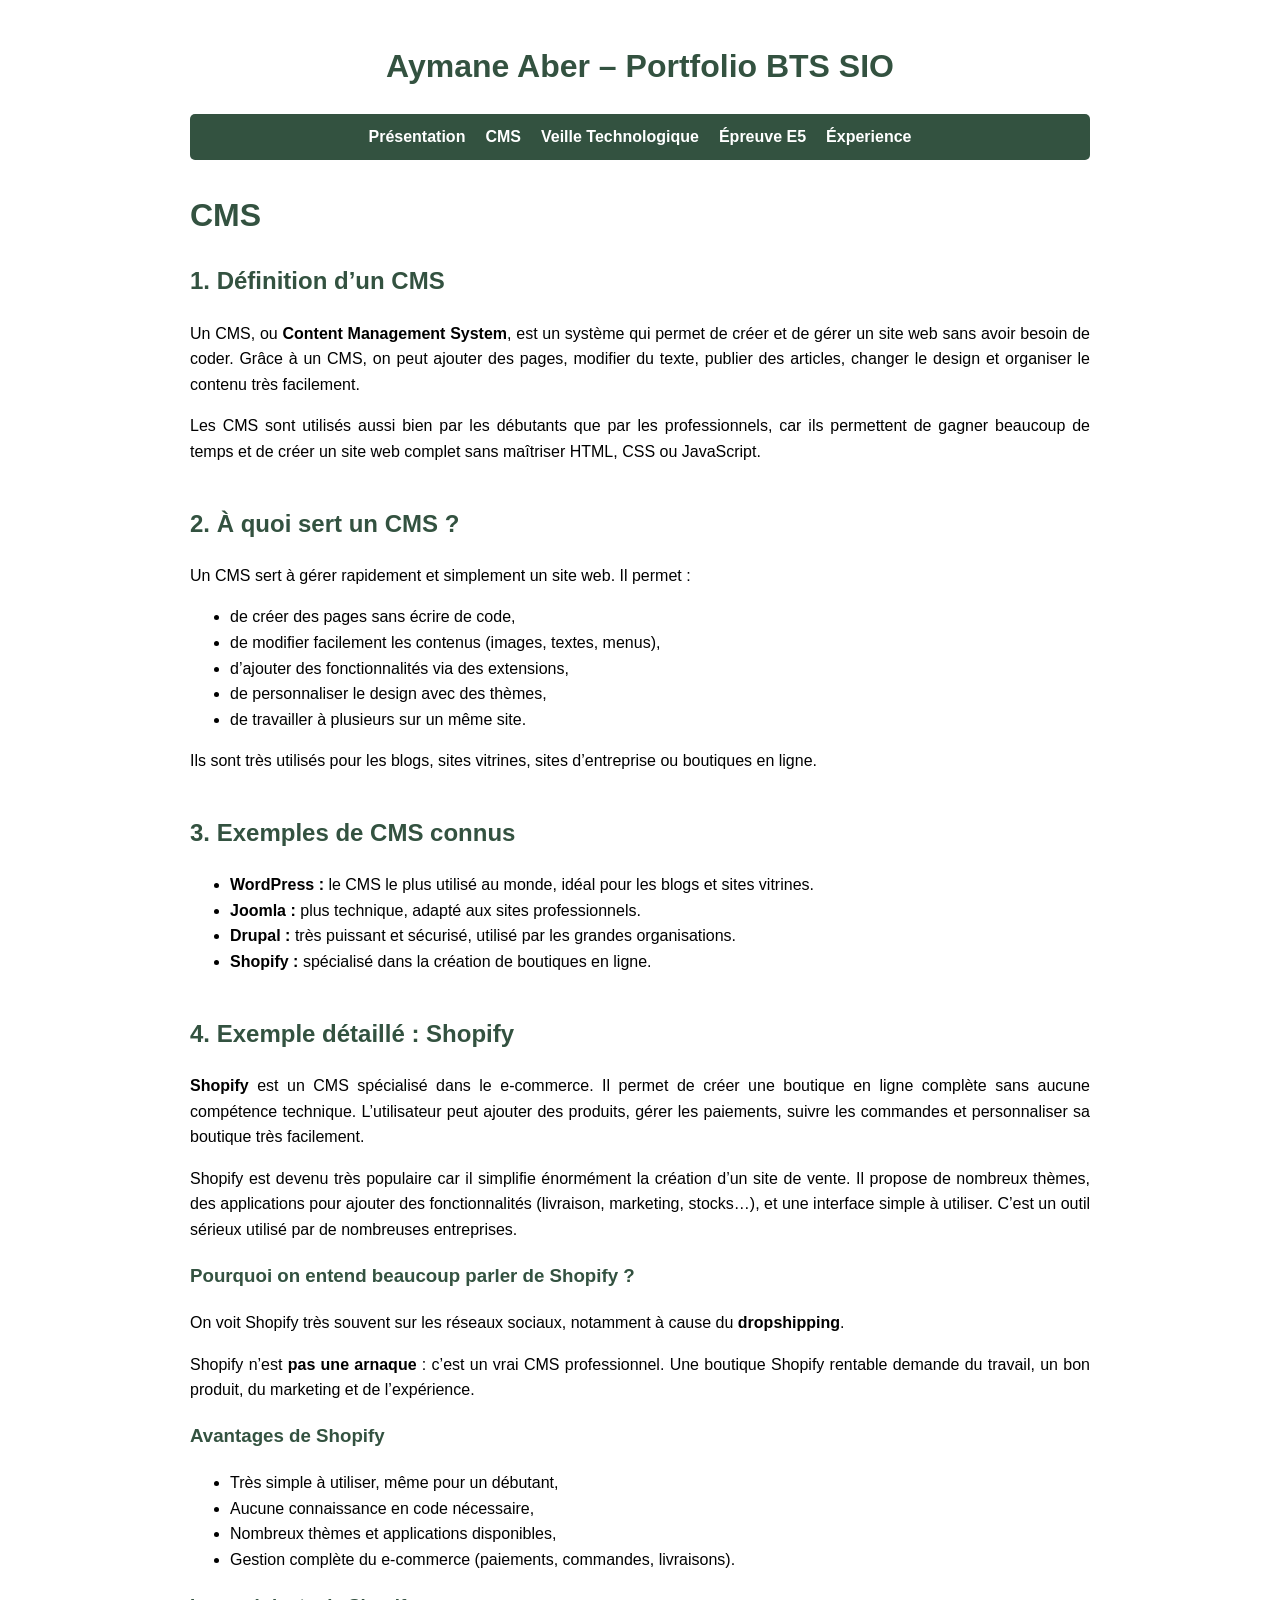
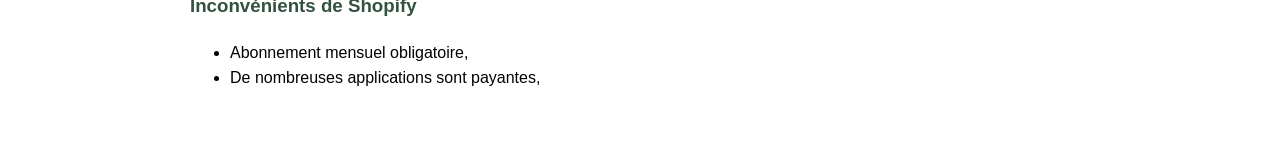
==== cms.html @ e88507b1 "changement" ====
<!DOCTYPE html>
<html lang="fr">
<head>
    <meta charset="UTF-8">
    <title>Nom de la page</title>
    <link rel="stylesheet" href="couleur.css">
</head>
<header>
    <h1 style="color: rgb(51, 82, 64); text-align:center;">
        Aymane Aber – Portfolio BTS SIO
    </h1>
</header>

</html>


<nav>
    <ul>
        <li><a href="index.html">Présentation</a></li>
        <li><a href="cms.html">CMS</a></li>
        <li><a href="veille.html">Veille Technologique</a></li>
        <li><a href="e5.html">Épreuve E5</a></li>
        <li><a href="exp.html">Éxperience</a></li>
        
  
    </ul>
</nav>

<h1 style="color:  rgb(51, 82, 64);" >CMS</h1>

<section>
    <h2 style="color:  rgb(51, 82, 64);" ></h2style>1. Définition d’un CMS</h2>
    <p>
        Un CMS, ou <b>Content Management System</b>, est un système qui permet de créer et de gérer un site web 
        sans avoir besoin de coder. Grâce à un CMS, on peut ajouter des pages, modifier du texte, publier des articles,
        changer le design et organiser le contenu très facilement. 
    </p>
    <p>
        Les CMS sont utilisés aussi bien par les débutants que par les professionnels, car ils permettent de gagner 
        beaucoup de temps et de créer un site web complet sans maîtriser HTML, CSS ou JavaScript.
    </p>
</section>

<section>
    <h2 style="color:  rgb(51, 82, 64);" >2. À quoi sert un CMS ?</h2>
    <p>
        Un CMS sert à gérer rapidement et simplement un site web. Il permet :
    </p>
    <ul>
        <li>de créer des pages sans écrire de code,</li>
        <li>de modifier facilement les contenus (images, textes, menus),</li>
        <li>d’ajouter des fonctionnalités via des extensions,</li>
        <li>de personnaliser le design avec des thèmes,</li>
        <li>de travailler à plusieurs sur un même site.</li>
    </ul>
    <p>
        Ils sont très utilisés pour les blogs, sites vitrines, sites d’entreprise ou boutiques en ligne.
    </p>
</section>

<section>
    <h2 style="color: rgb(51, 82, 64);" >3. Exemples de CMS connus</h2>
    <ul>
        <li><b>WordPress :</b> le CMS le plus utilisé au monde, idéal pour les blogs et sites vitrines.</li>
        <li><b>Joomla :</b> plus technique, adapté aux sites professionnels.</li>
        <li><b>Drupal :</b> très puissant et sécurisé, utilisé par les grandes organisations.</li>
        <li><b>Shopify :</b> spécialisé dans la création de boutiques en ligne.</li>
    </ul>
</section>

<section>
    <h2 style="color:  rgb(51, 82, 64);;" ></h2style>4. Exemple détaillé : Shopify</h2>

    <p>
        <b>Shopify</b> est un CMS spécialisé dans le e-commerce. Il permet de créer une boutique en ligne complète 
        sans aucune compétence technique. L’utilisateur peut ajouter des produits, gérer les paiements, suivre les 
        commandes et personnaliser sa boutique très facilement.
    </p>

    <p>
        Shopify est devenu très populaire car il simplifie énormément la création d’un site de vente. Il propose 
        de nombreux thèmes, des applications pour ajouter des fonctionnalités (livraison, marketing, stocks…), 
        et une interface simple à utiliser. C’est un outil sérieux utilisé par de nombreuses entreprises.
    </p>

    <h3>Pourquoi on entend beaucoup parler de Shopify ?</h3>
    <p>
        On voit Shopify très souvent sur les réseaux sociaux, notamment à cause du <b>dropshipping</b>. 
    </p>
    <p>
        Shopify n’est <b>pas une arnaque</b> : c’est un vrai CMS professionnel. 
        Une boutique Shopify rentable demande du travail, 
        un bon produit, du marketing et de l’expérience.
    </p>

    <h3>Avantages de Shopify</h3>
    <ul>
        <li>Très simple à utiliser, même pour un débutant,</li>
        <li>Aucune connaissance en code nécessaire,</li>
        <li>Nombreux thèmes et applications disponibles,</li>
        <li>Gestion complète du e-commerce (paiements, commandes, livraisons).</li>
    </ul>

    <h3>Inconvénients de Shopify</h3>
    <ul>
        <li>Abonnement mensuel obligatoire,</li>
        <li>De nombreuses applications sont payantes,</li>
    </ul>

</section>
---- couleur.css ----
body {
    margin: auto;
    max-width: 900px;
    font-family: Arial, sans-serif;
    line-height: 1.6;
    padding: 20px;
}

/* --- NAVIGATION --- */
nav {
    background: rgb(51, 82, 64);
    padding: 10px;
    margin-bottom: 30px;
    border-radius: 5px;
}

nav ul {
    display: flex;
    justify-content: center;
    gap: 20px;
    list-style: none;
    padding: 0;
    margin: 0;
}

nav a {
    color: white;
    text-decoration: none;
    font-weight: bold;
}

nav a:hover {
    text-decoration: underline;
}

/* --- TITRES --- */
h1, h2, h3 {
    color:rgb(51, 82, 64); 
}

/* --- SECTIONS --- */
section {
    margin-bottom: 40px;
}

/* --- PARAGRAPHES --- */
p {
    text-align: justify;
}
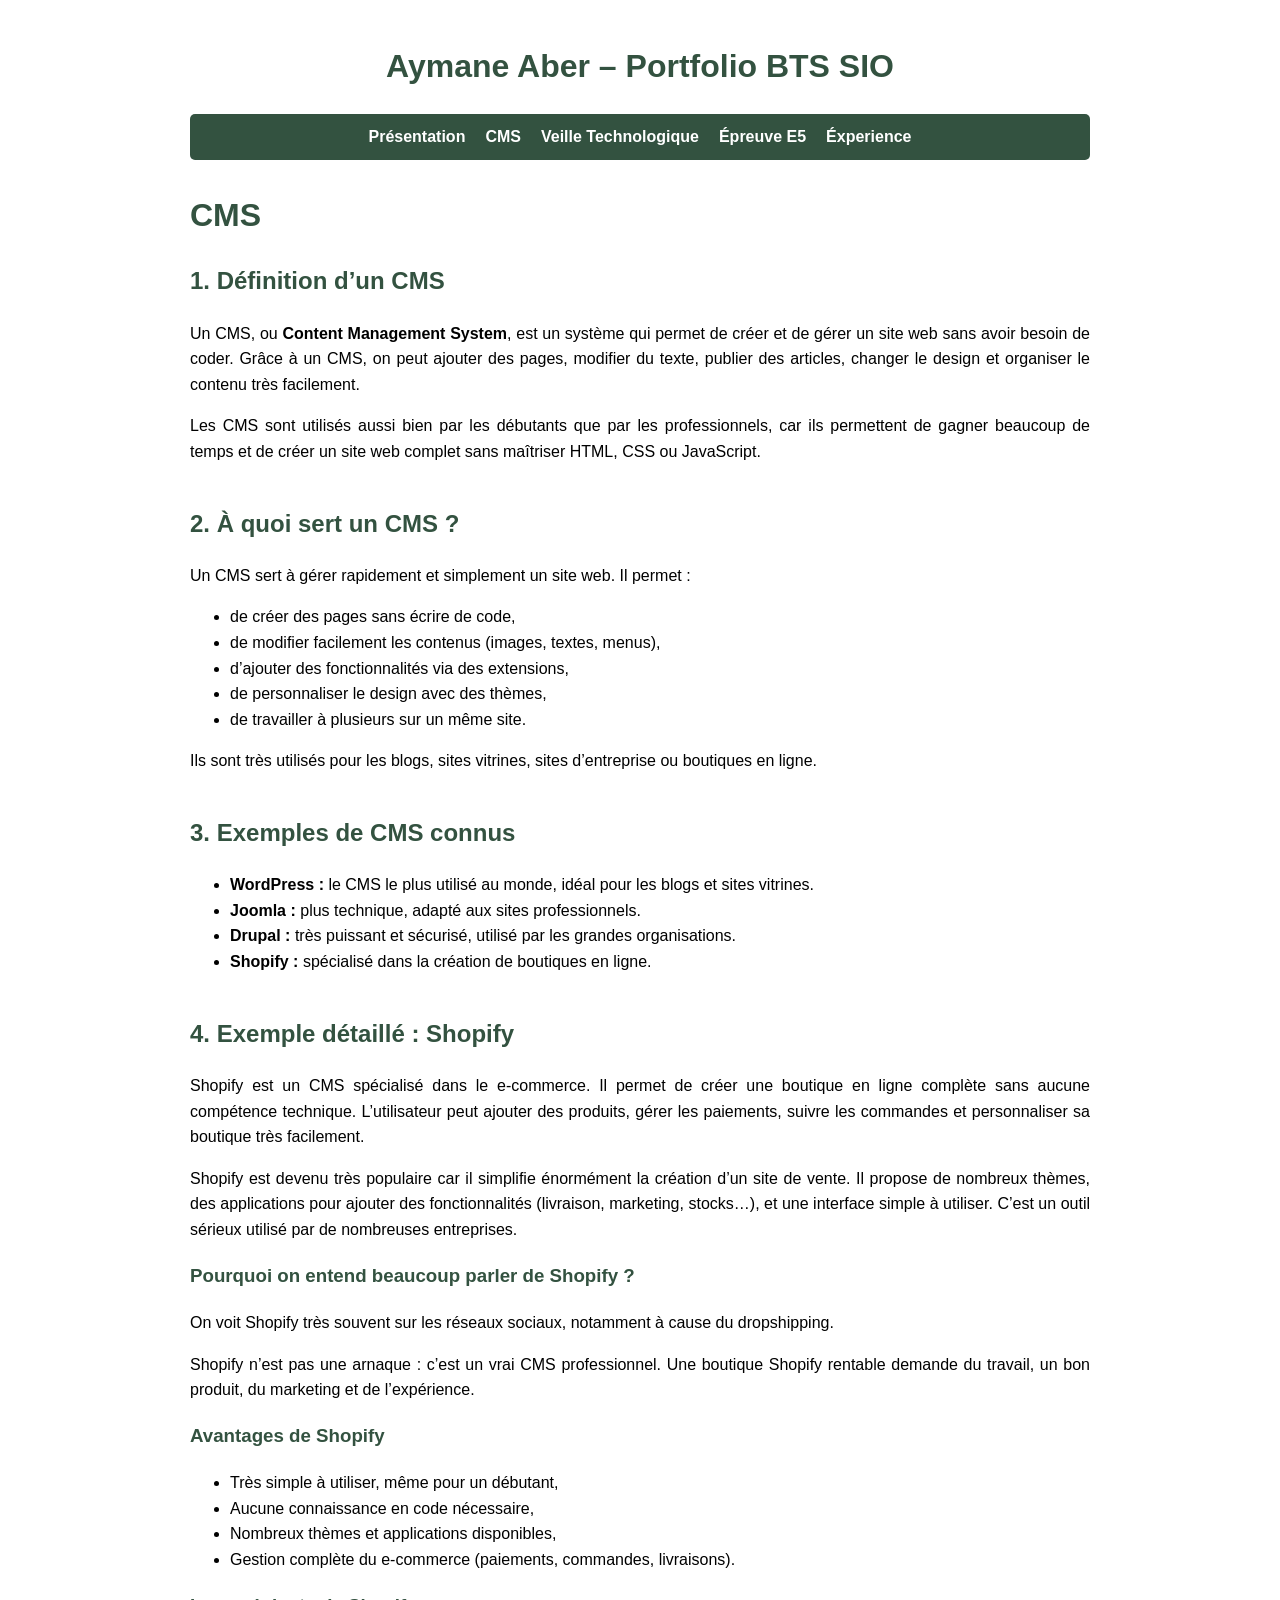
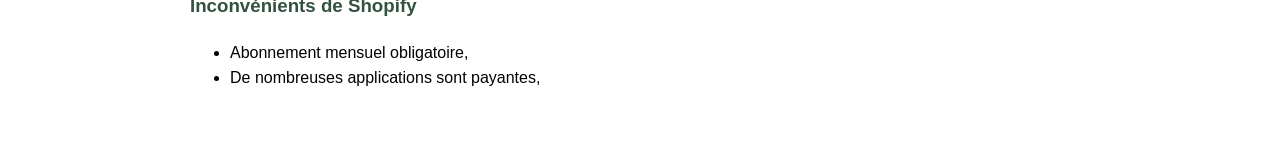
==== commit d33413d0: "img" ====
--- a/cms.html
+++ b/cms.html
@@ -72,7 +72,7 @@
     <h2 style="color:  rgb(51, 82, 64);;" ></h2style>4. Exemple détaillé : Shopify</h2>
 
     <p>
-        <b>Shopify</b> est un CMS spécialisé dans le e-commerce. Il permet de créer une boutique en ligne complète 
+        Shopify est un CMS spécialisé dans le e-commerce. Il permet de créer une boutique en ligne complète 
         sans aucune compétence technique. L’utilisateur peut ajouter des produits, gérer les paiements, suivre les 
         commandes et personnaliser sa boutique très facilement.
     </p>
@@ -85,10 +85,10 @@
 
     <h3>Pourquoi on entend beaucoup parler de Shopify ?</h3>
     <p>
-        On voit Shopify très souvent sur les réseaux sociaux, notamment à cause du <b>dropshipping</b>. 
+        On voit Shopify très souvent sur les réseaux sociaux, notamment à cause du dropshipping.
     </p>
     <p>
-        Shopify n’est <b>pas une arnaque</b> : c’est un vrai CMS professionnel. 
+        Shopify n’est pas une arnaque : c’est un vrai CMS professionnel. 
         Une boutique Shopify rentable demande du travail, 
         un bon produit, du marketing et de l’expérience.
     </p>
--- a/couleur.css
+++ b/couleur.css
@@ -5,15 +5,12 @@
     line-height: 1.6;
     padding: 20px;
 }
-
-/* --- NAVIGATION --- */
 nav {
     background: rgb(51, 82, 64);
     padding: 10px;
     margin-bottom: 30px;
     border-radius: 5px;
 }
-
 nav ul {
     display: flex;
     justify-content: center;
@@ -22,7 +19,6 @@
     padding: 0;
     margin: 0;
 }
-
 nav a {
     color: white;
     text-decoration: none;
@@ -33,17 +29,15 @@
     text-decoration: underline;
 }
 
-/* --- TITRES --- */
+
 h1, h2, h3 {
     color:rgb(51, 82, 64); 
 }
 
-/* --- SECTIONS --- */
+
 section {
     margin-bottom: 40px;
 }
-
-/* --- PARAGRAPHES --- */
 p {
     text-align: justify;
 }
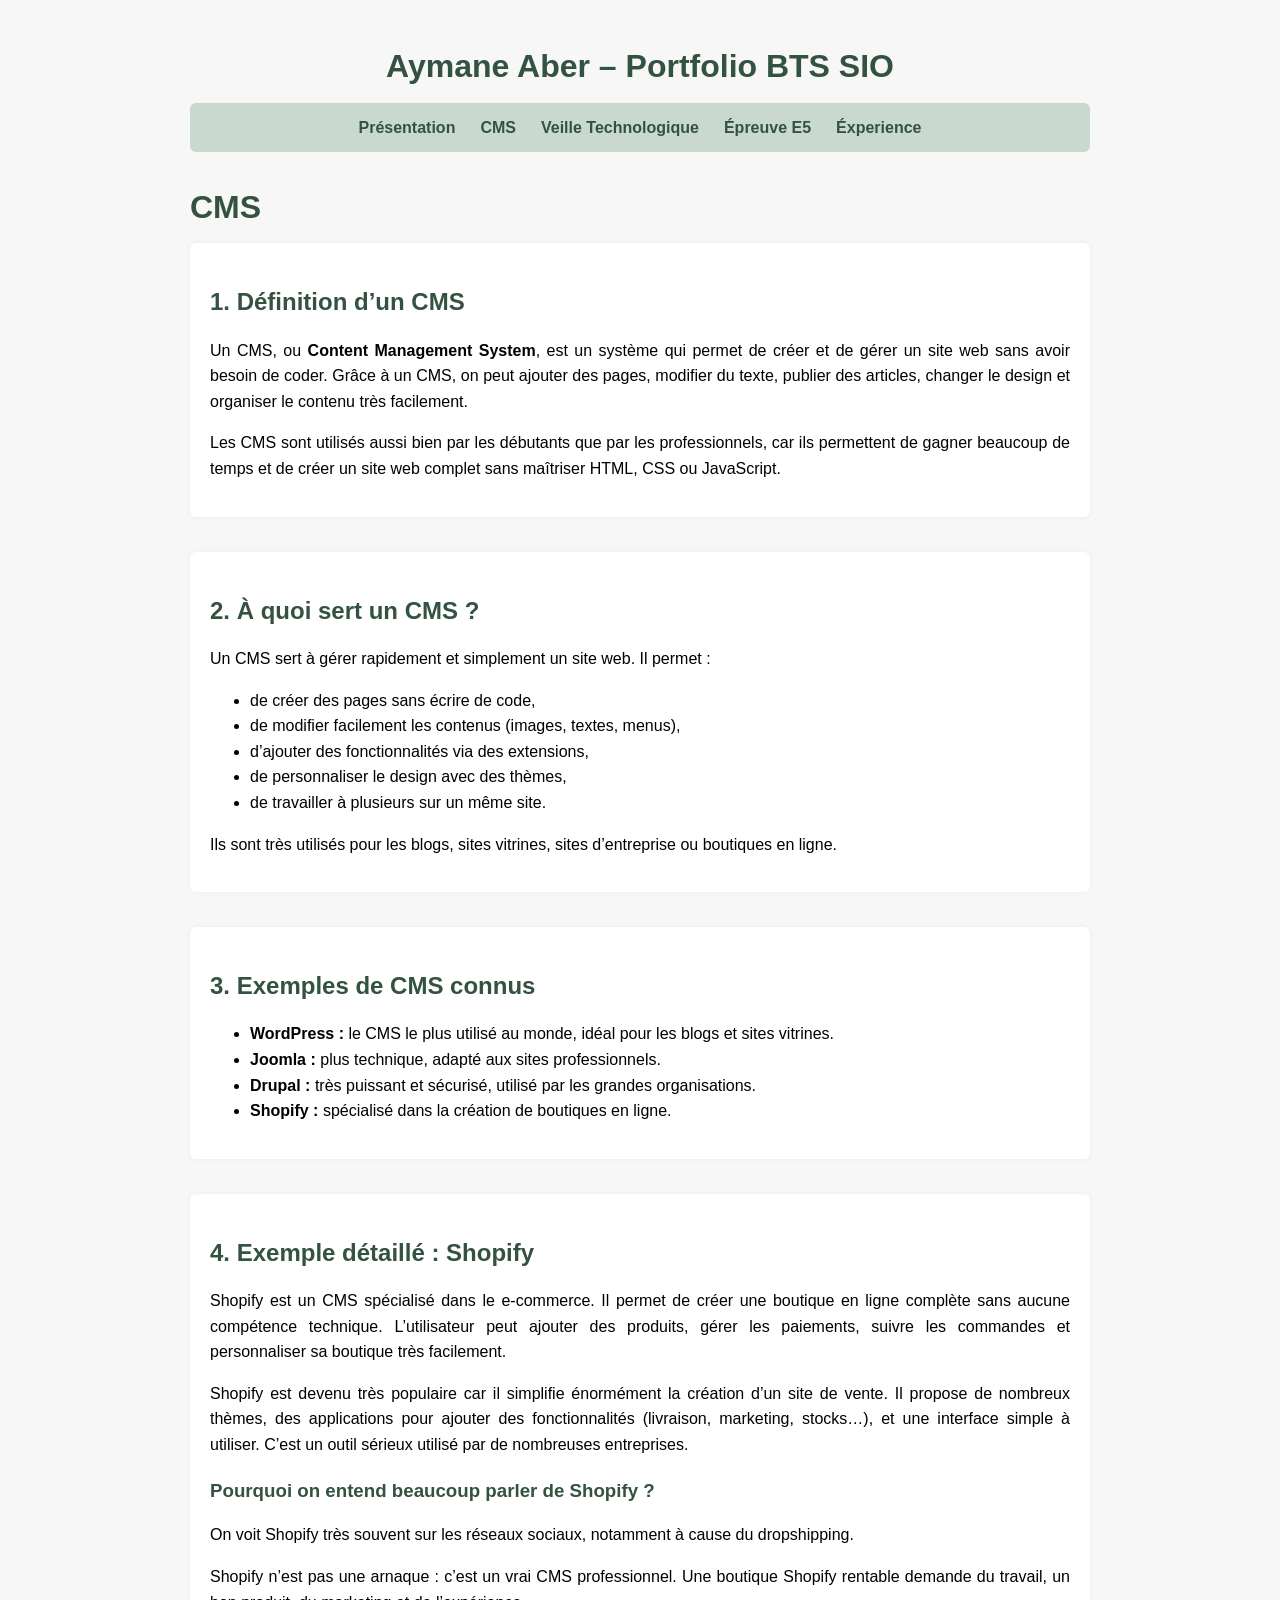
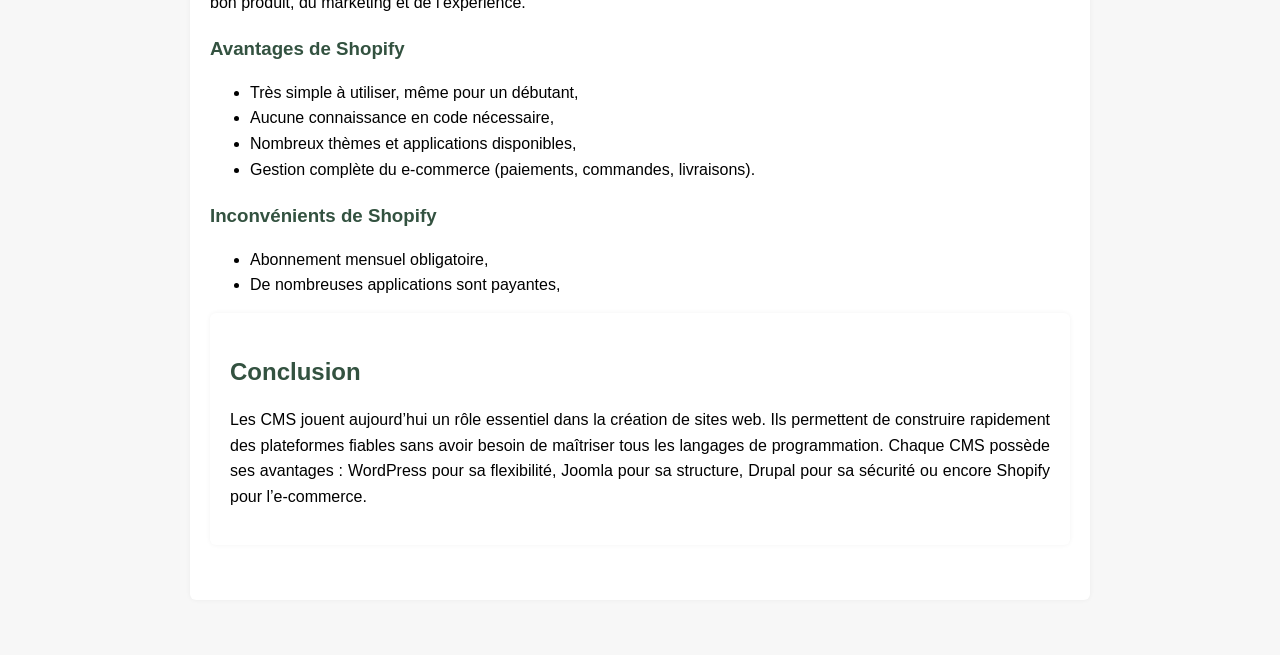
==== commit e3eaa24d: "finito" ====
--- a/cms.html
+++ b/cms.html
@@ -106,5 +106,16 @@
         <li>Abonnement mensuel obligatoire,</li>
         <li>De nombreuses applications sont payantes,</li>
     </ul>
+    <section>
+        <h2 style="color: rgb(51, 82, 64);">Conclusion</h2>
+        <p>
+            Les CMS jouent aujourd’hui un rôle essentiel dans la création de sites web.
+            Ils permettent de construire rapidement des plateformes fiables sans avoir
+            besoin de maîtriser tous les langages de programmation. Chaque CMS possède
+            ses avantages : WordPress pour sa flexibilité, Joomla pour sa structure,
+            Drupal pour sa sécurité ou encore Shopify pour l’e-commerce.
+        </p>
+    </section>
+    
 
 </section>
--- a/couleur.css
+++ b/couleur.css
@@ -1,43 +1,54 @@
+
 body {
     margin: auto;
     max-width: 900px;
     font-family: Arial, sans-serif;
+    background-color: #f7f7f7;   /* fond léger */
     line-height: 1.6;
     padding: 20px;
 }
+
+h1, h2, h3, h4 {
+    color: rgb(51, 82, 64); /* ton vert */
+    margin-bottom: 10px;
+}
 nav {
-    background: rgb(51, 82, 64);
-    padding: 10px;
+    background-color: #c9d9cf; /* vert clair très doux */
+    padding: 12px;
+    border-radius: 6px;
     margin-bottom: 30px;
-    border-radius: 5px;
 }
 nav ul {
+    list-style: none;
     display: flex;
     justify-content: center;
-    gap: 20px;
-    list-style: none;
+    gap: 25px;
+    margin: 0;
     padding: 0;
-    margin: 0;
 }
+
 nav a {
-    color: white;
     text-decoration: none;
+    color: rgb(51, 82, 64);
     font-weight: bold;
 }
 
 nav a:hover {
-    text-decoration: underline;
+    opacity: 0.7;
+}
+section {
+    background: white;
+    padding: 20px;
+    border-radius: 6px;
+    margin-bottom: 35px;
+    box-shadow: 0 0 5px rgba(0, 0, 0, 0.05);
 }
 
-
-h1, h2, h3 {
-    color:rgb(51, 82, 64); 
+p {
+    text-align: justify;
+    margin-bottom: 15px;
 }
 
-
-section {
-    margin-bottom: 40px;
+ul, ol {
+    margin-bottom: 15px;
 }
-p {
-    text-align: justify;
-}
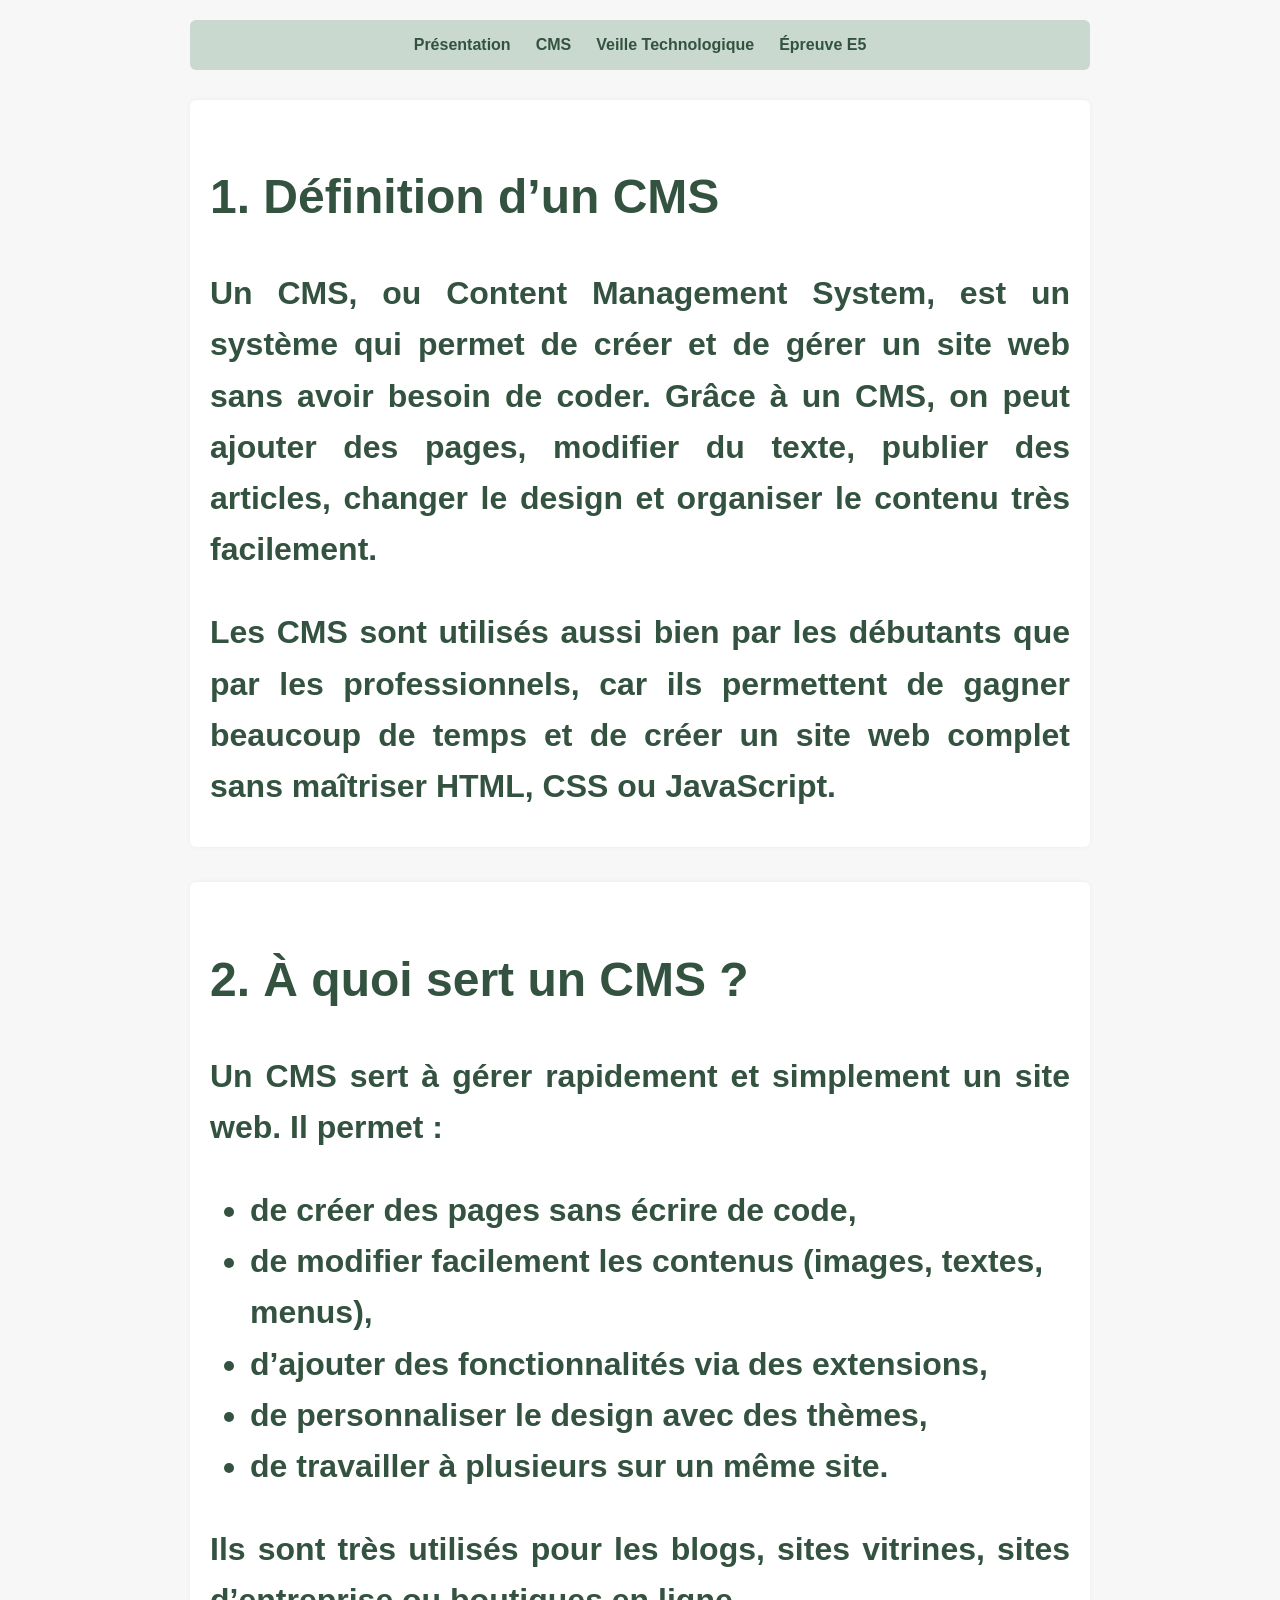
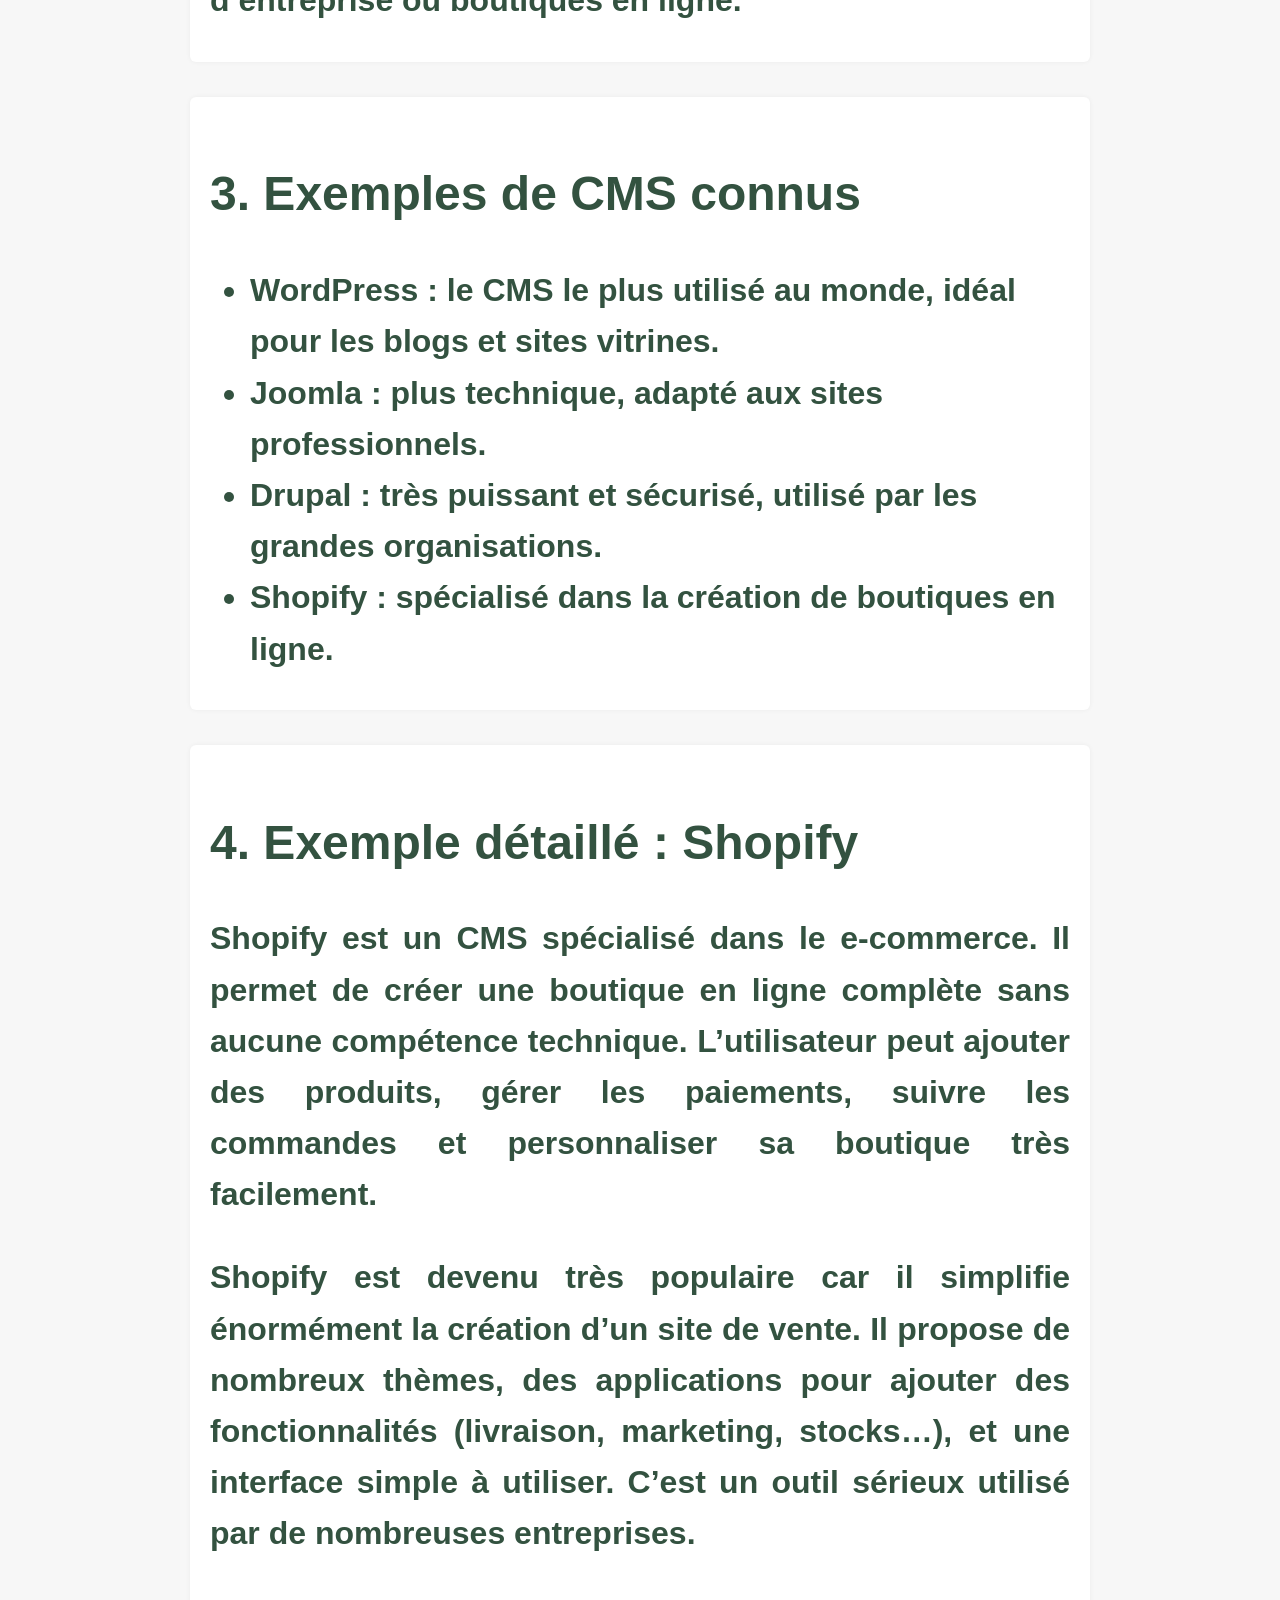
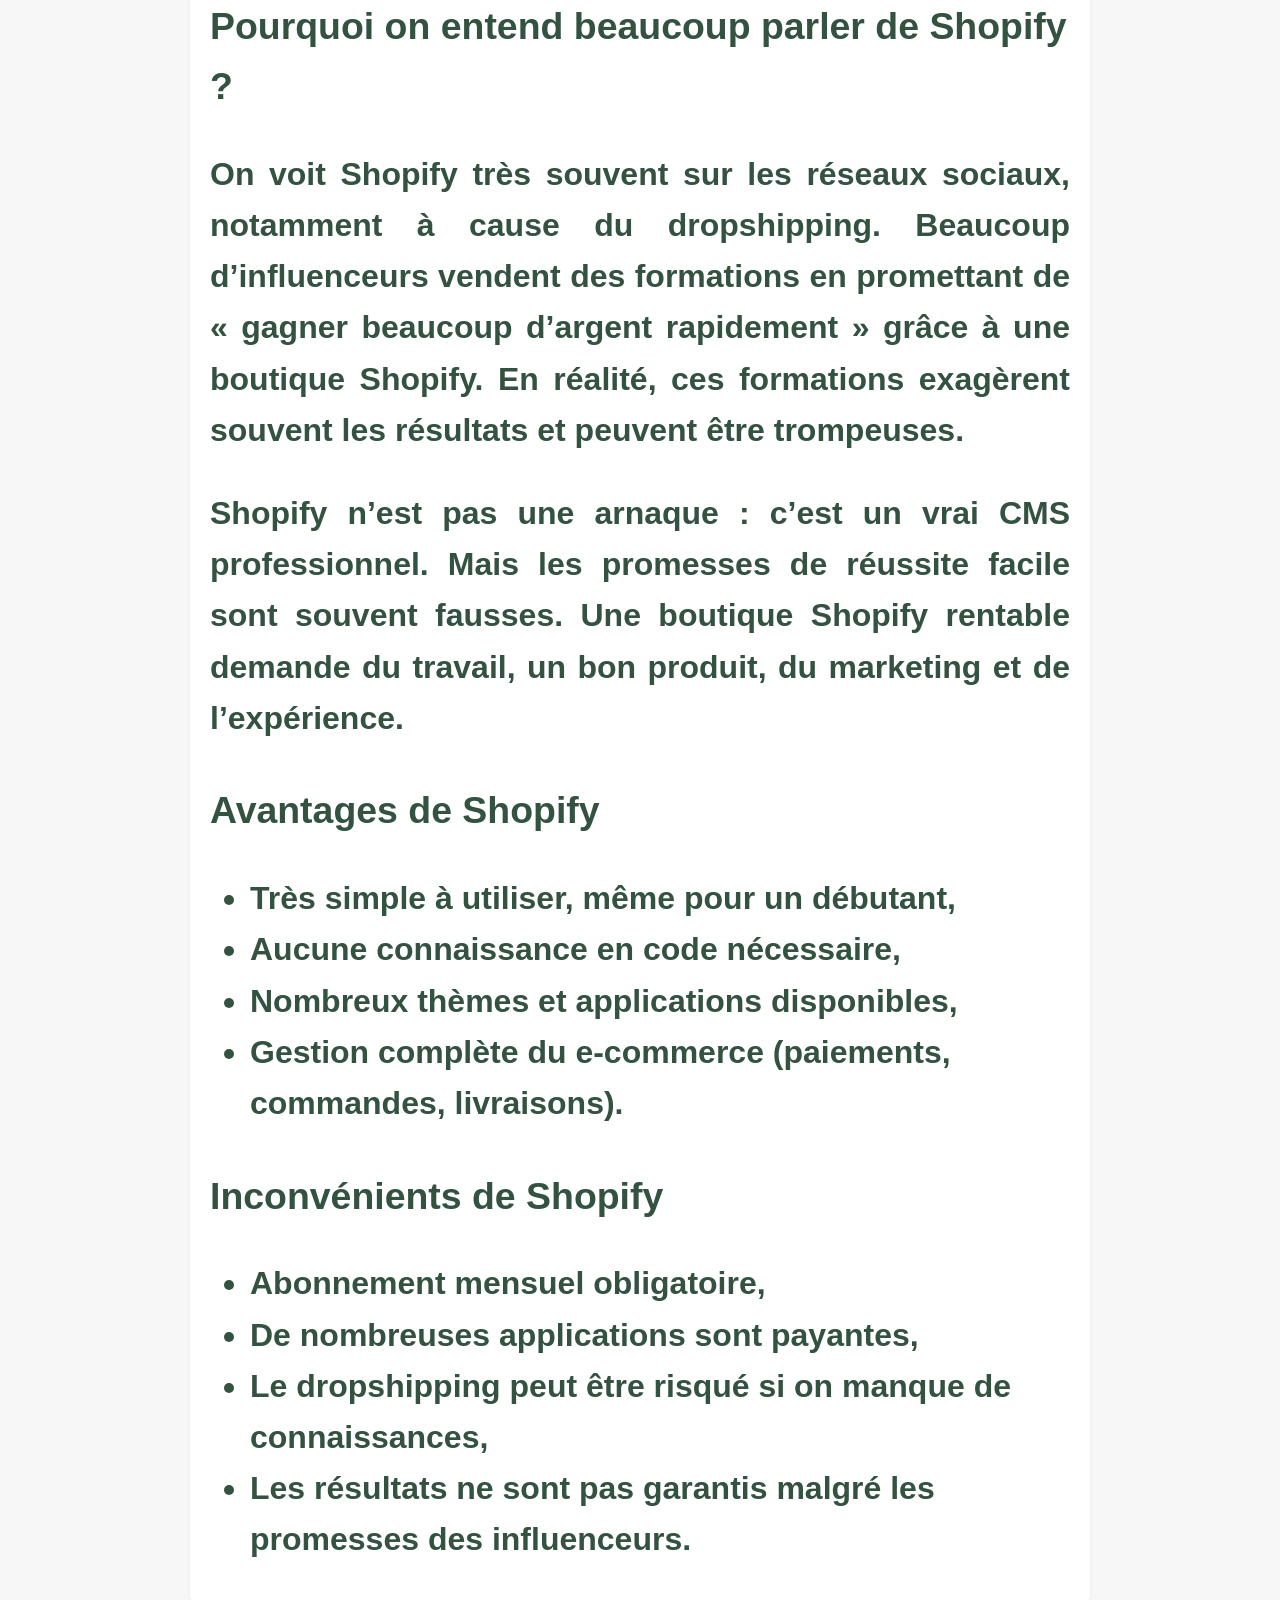
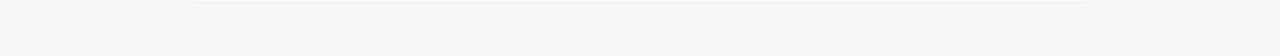
==== commit cdee13ae: "mise a jour" ====
--- a/cms.html
+++ b/cms.html
@@ -5,11 +5,7 @@
     <title>Nom de la page</title>
     <link rel="stylesheet" href="couleur.css">
 </head>
-<header>
-    <h1 style="color: rgb(51, 82, 64); text-align:center;">
-        Aymane Aber – Portfolio BTS SIO
-    </h1>
-</header>
+
 
 </html>
 
@@ -20,16 +16,15 @@
         <li><a href="cms.html">CMS</a></li>
         <li><a href="veille.html">Veille Technologique</a></li>
         <li><a href="e5.html">Épreuve E5</a></li>
-        <li><a href="exp.html">Éxperience</a></li>
         
   
     </ul>
 </nav>
 
-<h1 style="color:  rgb(51, 82, 64);" >CMS</h1>
+<h1 style="color: rgb;" CMS</h1>
 
 <section>
-    <h2 style="color:  rgb(51, 82, 64);" ></h2style>1. Définition d’un CMS</h2>
+    <h2>1. Définition d’un CMS</h2>
     <p>
         Un CMS, ou <b>Content Management System</b>, est un système qui permet de créer et de gérer un site web 
         sans avoir besoin de coder. Grâce à un CMS, on peut ajouter des pages, modifier du texte, publier des articles,
@@ -42,7 +37,7 @@
 </section>
 
 <section>
-    <h2 style="color:  rgb(51, 82, 64);" >2. À quoi sert un CMS ?</h2>
+    <h2>2. À quoi sert un CMS ?</h2>
     <p>
         Un CMS sert à gérer rapidement et simplement un site web. Il permet :
     </p>
@@ -59,7 +54,7 @@
 </section>
 
 <section>
-    <h2 style="color: rgb(51, 82, 64);" >3. Exemples de CMS connus</h2>
+    <h2>3. Exemples de CMS connus</h2>
     <ul>
         <li><b>WordPress :</b> le CMS le plus utilisé au monde, idéal pour les blogs et sites vitrines.</li>
         <li><b>Joomla :</b> plus technique, adapté aux sites professionnels.</li>
@@ -69,10 +64,10 @@
 </section>
 
 <section>
-    <h2 style="color:  rgb(51, 82, 64);;" ></h2style>4. Exemple détaillé : Shopify</h2>
+    <h2>4. Exemple détaillé : Shopify</h2>
 
     <p>
-        Shopify est un CMS spécialisé dans le e-commerce. Il permet de créer une boutique en ligne complète 
+        <b>Shopify</b> est un CMS spécialisé dans le e-commerce. Il permet de créer une boutique en ligne complète 
         sans aucune compétence technique. L’utilisateur peut ajouter des produits, gérer les paiements, suivre les 
         commandes et personnaliser sa boutique très facilement.
     </p>
@@ -85,11 +80,13 @@
 
     <h3>Pourquoi on entend beaucoup parler de Shopify ?</h3>
     <p>
-        On voit Shopify très souvent sur les réseaux sociaux, notamment à cause du dropshipping.
+        On voit Shopify très souvent sur les réseaux sociaux, notamment à cause du <b>dropshipping</b>. 
+        Beaucoup d’influenceurs vendent des formations en promettant de « gagner beaucoup d’argent rapidement » 
+        grâce à une boutique Shopify. En réalité, ces formations exagèrent souvent les résultats et peuvent être trompeuses.
     </p>
     <p>
-        Shopify n’est pas une arnaque : c’est un vrai CMS professionnel. 
-        Une boutique Shopify rentable demande du travail, 
+        Shopify n’est <b>pas une arnaque</b> : c’est un vrai CMS professionnel. 
+        Mais les promesses de réussite facile sont souvent fausses. Une boutique Shopify rentable demande du travail, 
         un bon produit, du marketing et de l’expérience.
     </p>
 
@@ -105,17 +102,8 @@
     <ul>
         <li>Abonnement mensuel obligatoire,</li>
         <li>De nombreuses applications sont payantes,</li>
+        <li>Le dropshipping peut être risqué si on manque de connaissances,</li>
+        <li>Les résultats ne sont pas garantis malgré les promesses des influenceurs.</li>
     </ul>
-    <section>
-        <h2 style="color: rgb(51, 82, 64);">Conclusion</h2>
-        <p>
-            Les CMS jouent aujourd’hui un rôle essentiel dans la création de sites web.
-            Ils permettent de construire rapidement des plateformes fiables sans avoir
-            besoin de maîtriser tous les langages de programmation. Chaque CMS possède
-            ses avantages : WordPress pour sa flexibilité, Joomla pour sa structure,
-            Drupal pour sa sécurité ou encore Shopify pour l’e-commerce.
-        </p>
-    </section>
-    
 
 </section>
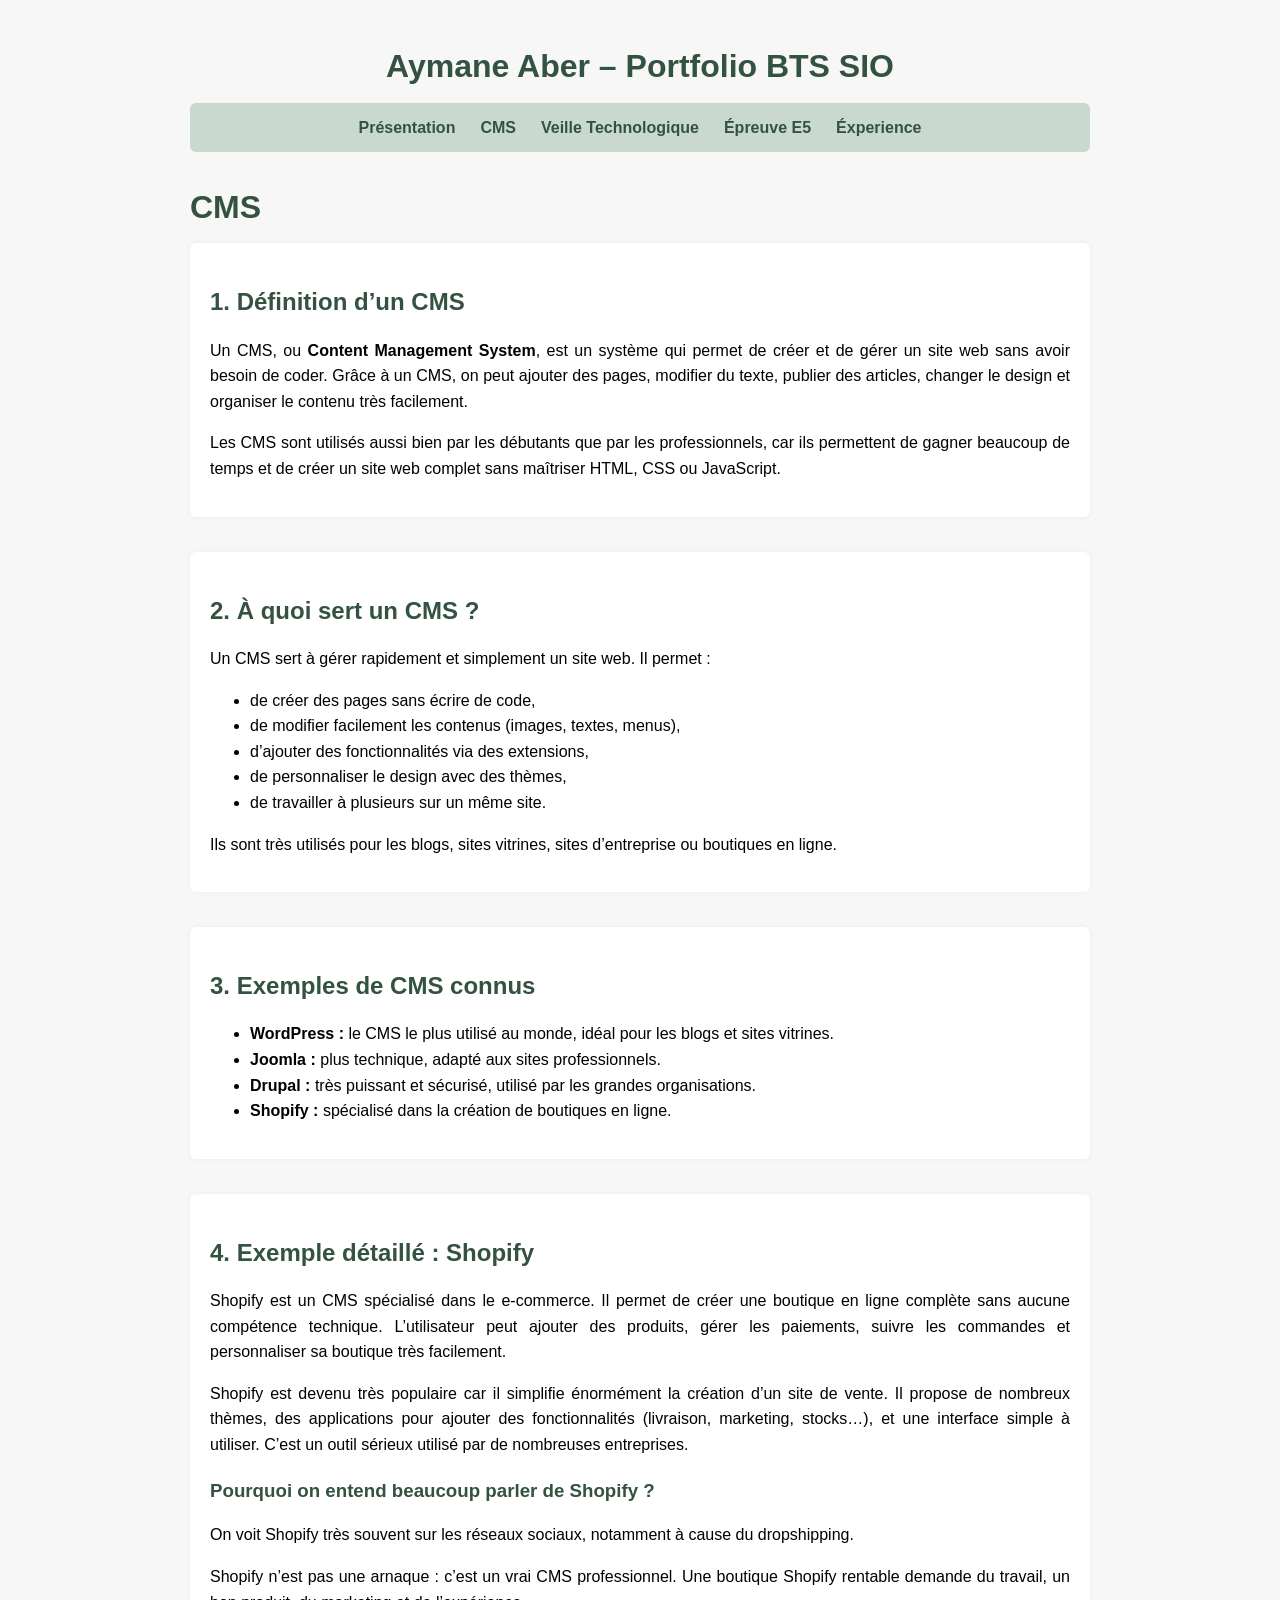
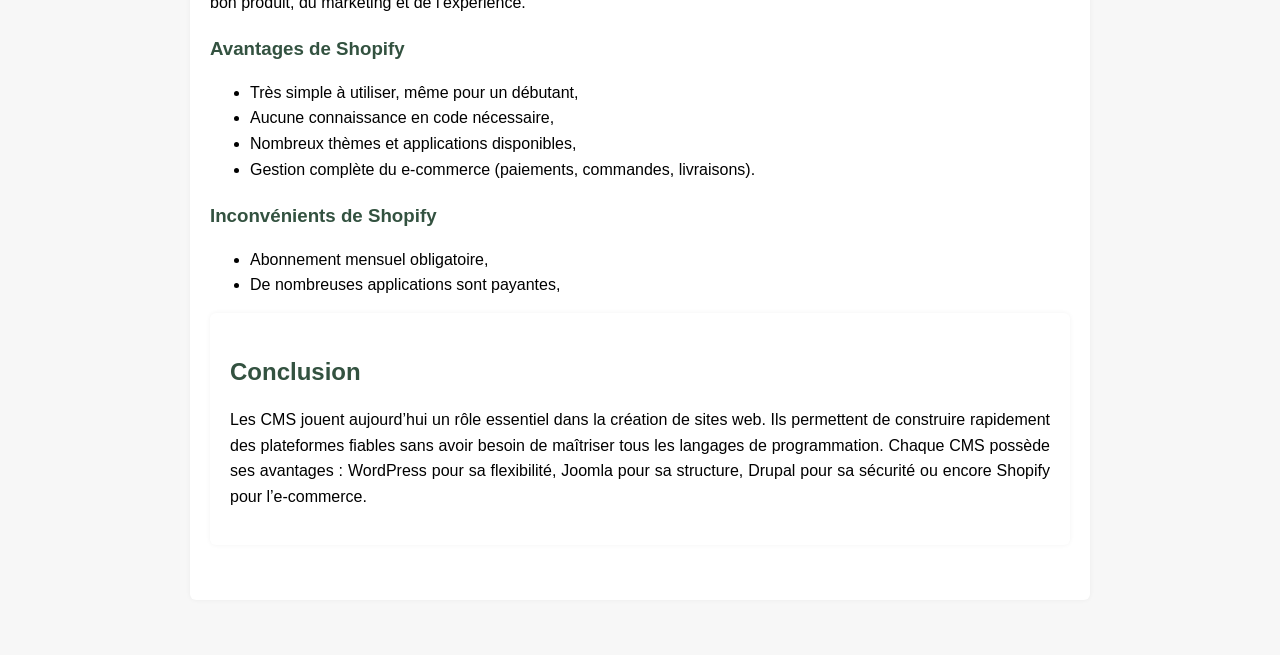
==== commit 0450dff6: "Merge branch 'main' of https://github.com/Pekno09/portfolio" ====
--- a/cms.html
+++ b/cms.html
@@ -3,9 +3,14 @@
 <head>
     <meta charset="UTF-8">
     <title>Nom de la page</title>
-    <link rel="stylesheet" href="couleur.css">
+    <link rel="stylesheet" href="couleur.css?v=2">
+
 </head>
-
+<header>
+    <h1 style="color: rgb(51, 82, 64); text-align:center;">
+        Aymane Aber – Portfolio BTS SIO
+    </h1>
+</header>
 
 </html>
 
@@ -16,15 +21,16 @@
         <li><a href="cms.html">CMS</a></li>
         <li><a href="veille.html">Veille Technologique</a></li>
         <li><a href="e5.html">Épreuve E5</a></li>
+        <li><a href="exp.html">Éxperience</a></li>
         
   
     </ul>
 </nav>
 
-<h1 style="color: rgb;" CMS</h1>
+<h1 style="color:  rgb(51, 82, 64);" >CMS</h1>
 
 <section>
-    <h2>1. Définition d’un CMS</h2>
+    <h2 style="color:  rgb(51, 82, 64);" ></h2style>1. Définition d’un CMS</h2>
     <p>
         Un CMS, ou <b>Content Management System</b>, est un système qui permet de créer et de gérer un site web 
         sans avoir besoin de coder. Grâce à un CMS, on peut ajouter des pages, modifier du texte, publier des articles,
@@ -37,7 +43,7 @@
 </section>
 
 <section>
-    <h2>2. À quoi sert un CMS ?</h2>
+    <h2 style="color:  rgb(51, 82, 64);" >2. À quoi sert un CMS ?</h2>
     <p>
         Un CMS sert à gérer rapidement et simplement un site web. Il permet :
     </p>
@@ -54,7 +60,7 @@
 </section>
 
 <section>
-    <h2>3. Exemples de CMS connus</h2>
+    <h2 style="color: rgb(51, 82, 64);" >3. Exemples de CMS connus</h2>
     <ul>
         <li><b>WordPress :</b> le CMS le plus utilisé au monde, idéal pour les blogs et sites vitrines.</li>
         <li><b>Joomla :</b> plus technique, adapté aux sites professionnels.</li>
@@ -64,10 +70,10 @@
 </section>
 
 <section>
-    <h2>4. Exemple détaillé : Shopify</h2>
+    <h2 style="color:  rgb(51, 82, 64);;" ></h2style>4. Exemple détaillé : Shopify</h2>
 
     <p>
-        <b>Shopify</b> est un CMS spécialisé dans le e-commerce. Il permet de créer une boutique en ligne complète 
+        Shopify est un CMS spécialisé dans le e-commerce. Il permet de créer une boutique en ligne complète 
         sans aucune compétence technique. L’utilisateur peut ajouter des produits, gérer les paiements, suivre les 
         commandes et personnaliser sa boutique très facilement.
     </p>
@@ -80,13 +86,11 @@
 
     <h3>Pourquoi on entend beaucoup parler de Shopify ?</h3>
     <p>
-        On voit Shopify très souvent sur les réseaux sociaux, notamment à cause du <b>dropshipping</b>. 
-        Beaucoup d’influenceurs vendent des formations en promettant de « gagner beaucoup d’argent rapidement » 
-        grâce à une boutique Shopify. En réalité, ces formations exagèrent souvent les résultats et peuvent être trompeuses.
+        On voit Shopify très souvent sur les réseaux sociaux, notamment à cause du dropshipping.
     </p>
     <p>
-        Shopify n’est <b>pas une arnaque</b> : c’est un vrai CMS professionnel. 
-        Mais les promesses de réussite facile sont souvent fausses. Une boutique Shopify rentable demande du travail, 
+        Shopify n’est pas une arnaque : c’est un vrai CMS professionnel. 
+        Une boutique Shopify rentable demande du travail, 
         un bon produit, du marketing et de l’expérience.
     </p>
 
@@ -102,8 +106,17 @@
     <ul>
         <li>Abonnement mensuel obligatoire,</li>
         <li>De nombreuses applications sont payantes,</li>
-        <li>Le dropshipping peut être risqué si on manque de connaissances,</li>
-        <li>Les résultats ne sont pas garantis malgré les promesses des influenceurs.</li>
     </ul>
+    <section>
+        <h2 style="color: rgb(51, 82, 64);">Conclusion</h2>
+        <p>
+            Les CMS jouent aujourd’hui un rôle essentiel dans la création de sites web.
+            Ils permettent de construire rapidement des plateformes fiables sans avoir
+            besoin de maîtriser tous les langages de programmation. Chaque CMS possède
+            ses avantages : WordPress pour sa flexibilité, Joomla pour sa structure,
+            Drupal pour sa sécurité ou encore Shopify pour l’e-commerce.
+        </p>
+    </section>
+    
 
 </section>
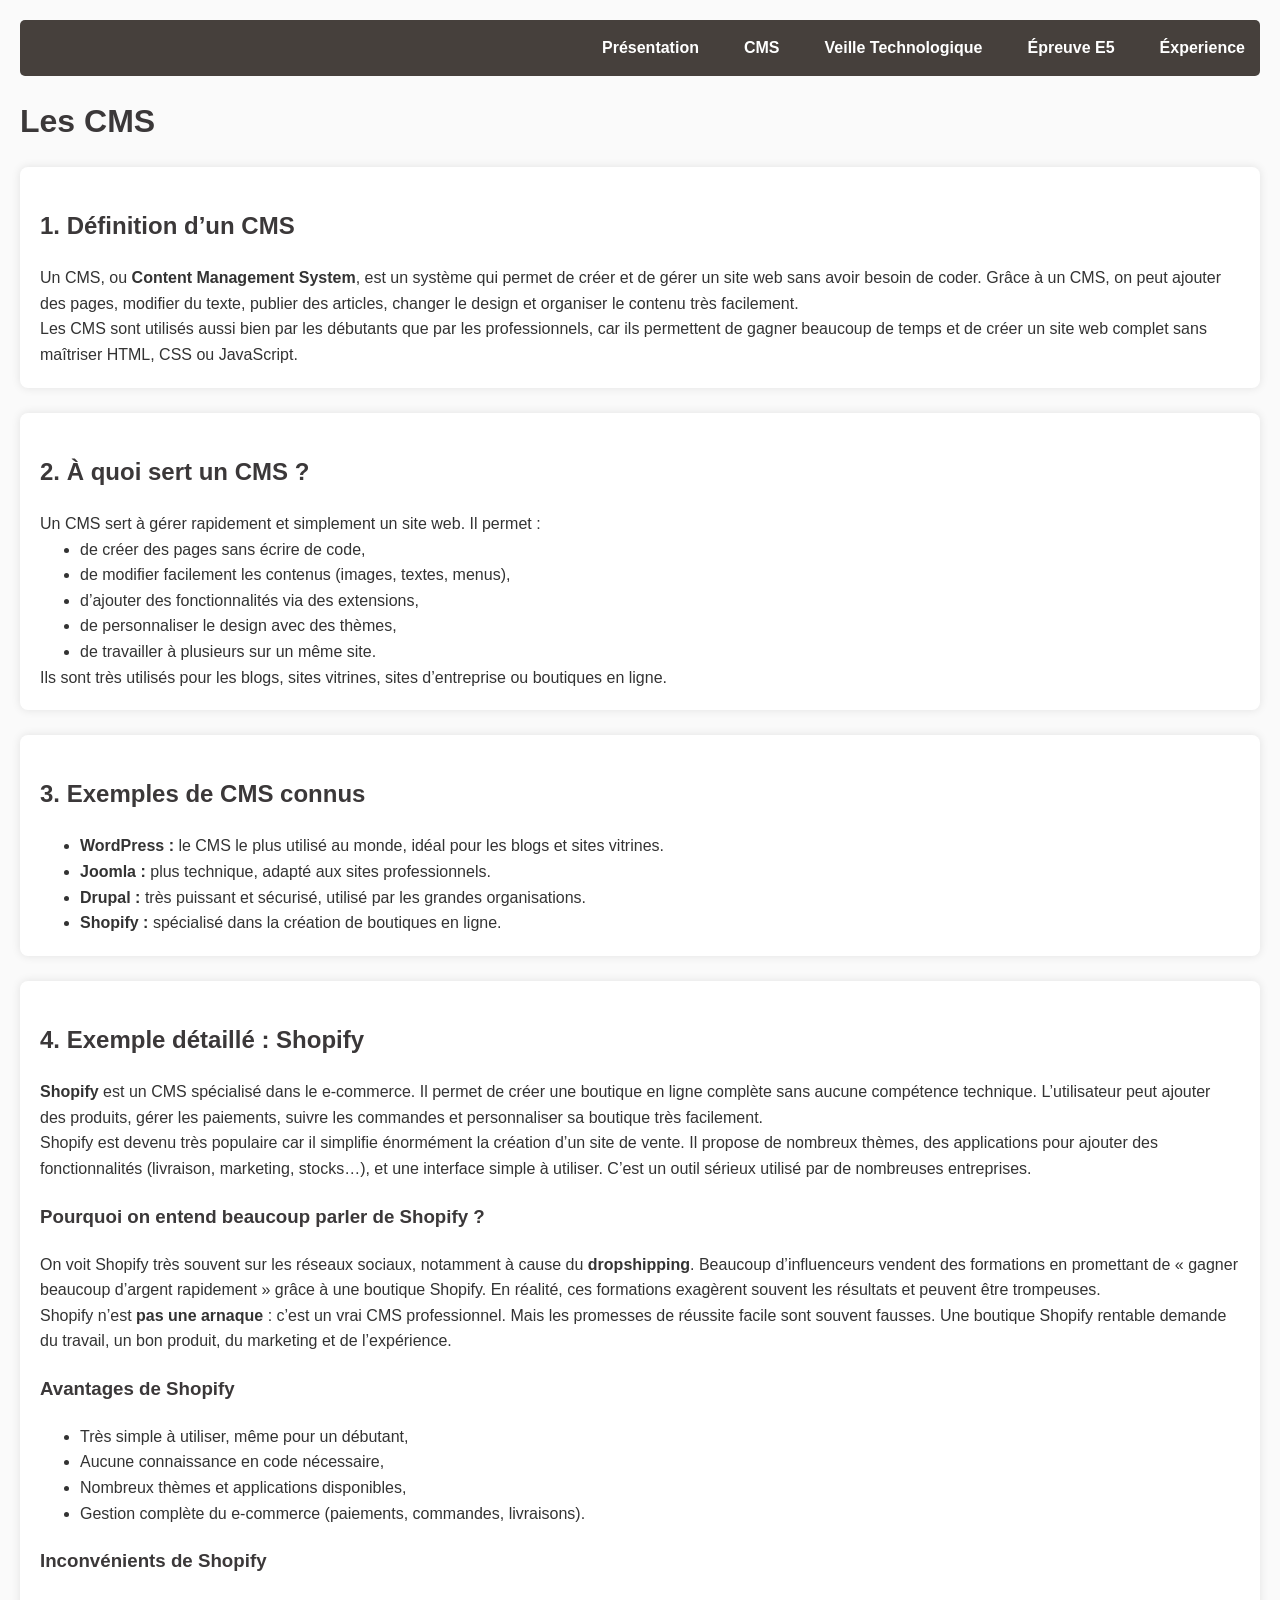
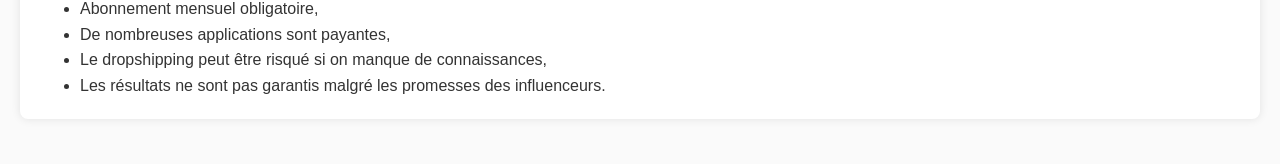
==== commit 005cb157: "fix" ====
--- a/cms.html
+++ b/cms.html
@@ -3,14 +3,9 @@
 <head>
     <meta charset="UTF-8">
     <title>Nom de la page</title>
-    <link rel="stylesheet" href="couleur.css?v=2">
+    <link rel="stylesheet" href="couleur.css">
+</head>
 
-</head>
-<header>
-    <h1 style="color: rgb(51, 82, 64); text-align:center;">
-        Aymane Aber – Portfolio BTS SIO
-    </h1>
-</header>
 
 </html>
 
@@ -27,10 +22,10 @@
     </ul>
 </nav>
 
-<h1 style="color:  rgb(51, 82, 64);" >CMS</h1>
+<h1>Les CMS</h1>
 
 <section>
-    <h2 style="color:  rgb(51, 82, 64);" ></h2style>1. Définition d’un CMS</h2>
+    <h2>1. Définition d’un CMS</h2>
     <p>
         Un CMS, ou <b>Content Management System</b>, est un système qui permet de créer et de gérer un site web 
         sans avoir besoin de coder. Grâce à un CMS, on peut ajouter des pages, modifier du texte, publier des articles,
@@ -43,7 +38,7 @@
 </section>
 
 <section>
-    <h2 style="color:  rgb(51, 82, 64);" >2. À quoi sert un CMS ?</h2>
+    <h2>2. À quoi sert un CMS ?</h2>
     <p>
         Un CMS sert à gérer rapidement et simplement un site web. Il permet :
     </p>
@@ -60,7 +55,7 @@
 </section>
 
 <section>
-    <h2 style="color: rgb(51, 82, 64);" >3. Exemples de CMS connus</h2>
+    <h2>3. Exemples de CMS connus</h2>
     <ul>
         <li><b>WordPress :</b> le CMS le plus utilisé au monde, idéal pour les blogs et sites vitrines.</li>
         <li><b>Joomla :</b> plus technique, adapté aux sites professionnels.</li>
@@ -70,10 +65,10 @@
 </section>
 
 <section>
-    <h2 style="color:  rgb(51, 82, 64);;" ></h2style>4. Exemple détaillé : Shopify</h2>
+    <h2>4. Exemple détaillé : Shopify</h2>
 
     <p>
-        Shopify est un CMS spécialisé dans le e-commerce. Il permet de créer une boutique en ligne complète 
+        <b>Shopify</b> est un CMS spécialisé dans le e-commerce. Il permet de créer une boutique en ligne complète 
         sans aucune compétence technique. L’utilisateur peut ajouter des produits, gérer les paiements, suivre les 
         commandes et personnaliser sa boutique très facilement.
     </p>
@@ -86,11 +81,13 @@
 
     <h3>Pourquoi on entend beaucoup parler de Shopify ?</h3>
     <p>
-        On voit Shopify très souvent sur les réseaux sociaux, notamment à cause du dropshipping.
+        On voit Shopify très souvent sur les réseaux sociaux, notamment à cause du <b>dropshipping</b>. 
+        Beaucoup d’influenceurs vendent des formations en promettant de « gagner beaucoup d’argent rapidement » 
+        grâce à une boutique Shopify. En réalité, ces formations exagèrent souvent les résultats et peuvent être trompeuses.
     </p>
     <p>
-        Shopify n’est pas une arnaque : c’est un vrai CMS professionnel. 
-        Une boutique Shopify rentable demande du travail, 
+        Shopify n’est <b>pas une arnaque</b> : c’est un vrai CMS professionnel. 
+        Mais les promesses de réussite facile sont souvent fausses. Une boutique Shopify rentable demande du travail, 
         un bon produit, du marketing et de l’expérience.
     </p>
 
@@ -106,17 +103,8 @@
     <ul>
         <li>Abonnement mensuel obligatoire,</li>
         <li>De nombreuses applications sont payantes,</li>
+        <li>Le dropshipping peut être risqué si on manque de connaissances,</li>
+        <li>Les résultats ne sont pas garantis malgré les promesses des influenceurs.</li>
     </ul>
-    <section>
-        <h2 style="color: rgb(51, 82, 64);">Conclusion</h2>
-        <p>
-            Les CMS jouent aujourd’hui un rôle essentiel dans la création de sites web.
-            Ils permettent de construire rapidement des plateformes fiables sans avoir
-            besoin de maîtriser tous les langages de programmation. Chaque CMS possède
-            ses avantages : WordPress pour sa flexibilité, Joomla pour sa structure,
-            Drupal pour sa sécurité ou encore Shopify pour l’e-commerce.
-        </p>
-    </section>
-    
 
 </section>
--- a/couleur.css
+++ b/couleur.css
@@ -1,54 +1,82 @@
+/* ------------------------------
+   RESET BASIQUE
+--------------------------------*/
+* {
+    margin: 0;
+    padding: 0;
+    box-sizing: border-box;
+}
 
+/* ------------------------------
+   STYLES GÉNÉRAUX
+--------------------------------*/
 body {
-    margin: auto;
-    max-width: 900px;
     font-family: Arial, sans-serif;
-    background-color: #f7f7f7;   /* fond léger */
+    background: #fafafa;
+    color: #333;
     line-height: 1.6;
     padding: 20px;
 }
 
-h1, h2, h3, h4 {
-    color: rgb(51, 82, 64); /* ton vert */
-    margin-bottom: 10px;
-}
+/* ------------------------------
+   NAVIGATION
+--------------------------------*/
 nav {
-    background-color: #c9d9cf; /* vert clair très doux */
-    padding: 12px;
-    border-radius: 6px;
-    margin-bottom: 30px;
-}
-nav ul {
-    list-style: none;
-    display: flex;
-    justify-content: center;
-    gap: 25px;
-    margin: 0;
-    padding: 0;
+    background: #46403c;
+    padding: 15px;
+    margin-bottom: 20px;
+    border-radius: 5px;
 }
 
-nav a {
+nav ul {
+    display: flex;
+    list-style: none;
+    gap: 25px;
+    justify-content: flex-end;
+}
+
+nav ul li a {
+    color: white;
     text-decoration: none;
-    color: rgb(51, 82, 64);
     font-weight: bold;
 }
 
-nav a:hover {
-    opacity: 0.7;
+nav ul li a:hover {
+    text-decoration: underline;
 }
+
+/* ------------------------------
+   TITRES
+--------------------------------*/
+h1, h2, h3 {
+    color: #3b3839;
+    margin-bottom: 20px;
+    margin-top: 20px;
+}
+
+/* ------------------------------
+   SECTIONS
+--------------------------------*/
 section {
     background: white;
     padding: 20px;
-    border-radius: 6px;
-    margin-bottom: 35px;
-    box-shadow: 0 0 5px rgba(0, 0, 0, 0.05);
+    border-radius: 8px;
+    margin-bottom: 25px;
+    box-shadow: 0 0 10px rgba(0,0,0,0.1);
 }
 
-p {
-    text-align: justify;
-    margin-bottom: 15px;
+/* ------------------------------
+   LISTES
+--------------------------------*/
+ul, li {
+    margin-left: 20px;
 }
 
-ul, ol {
-    margin-bottom: 15px;
+/* ------------------------------
+   TABLEAUX / IMAGES
+--------------------------------*/
+img {
+    max-width: 100%;
+    display: block;
+    margin: auto;
 }
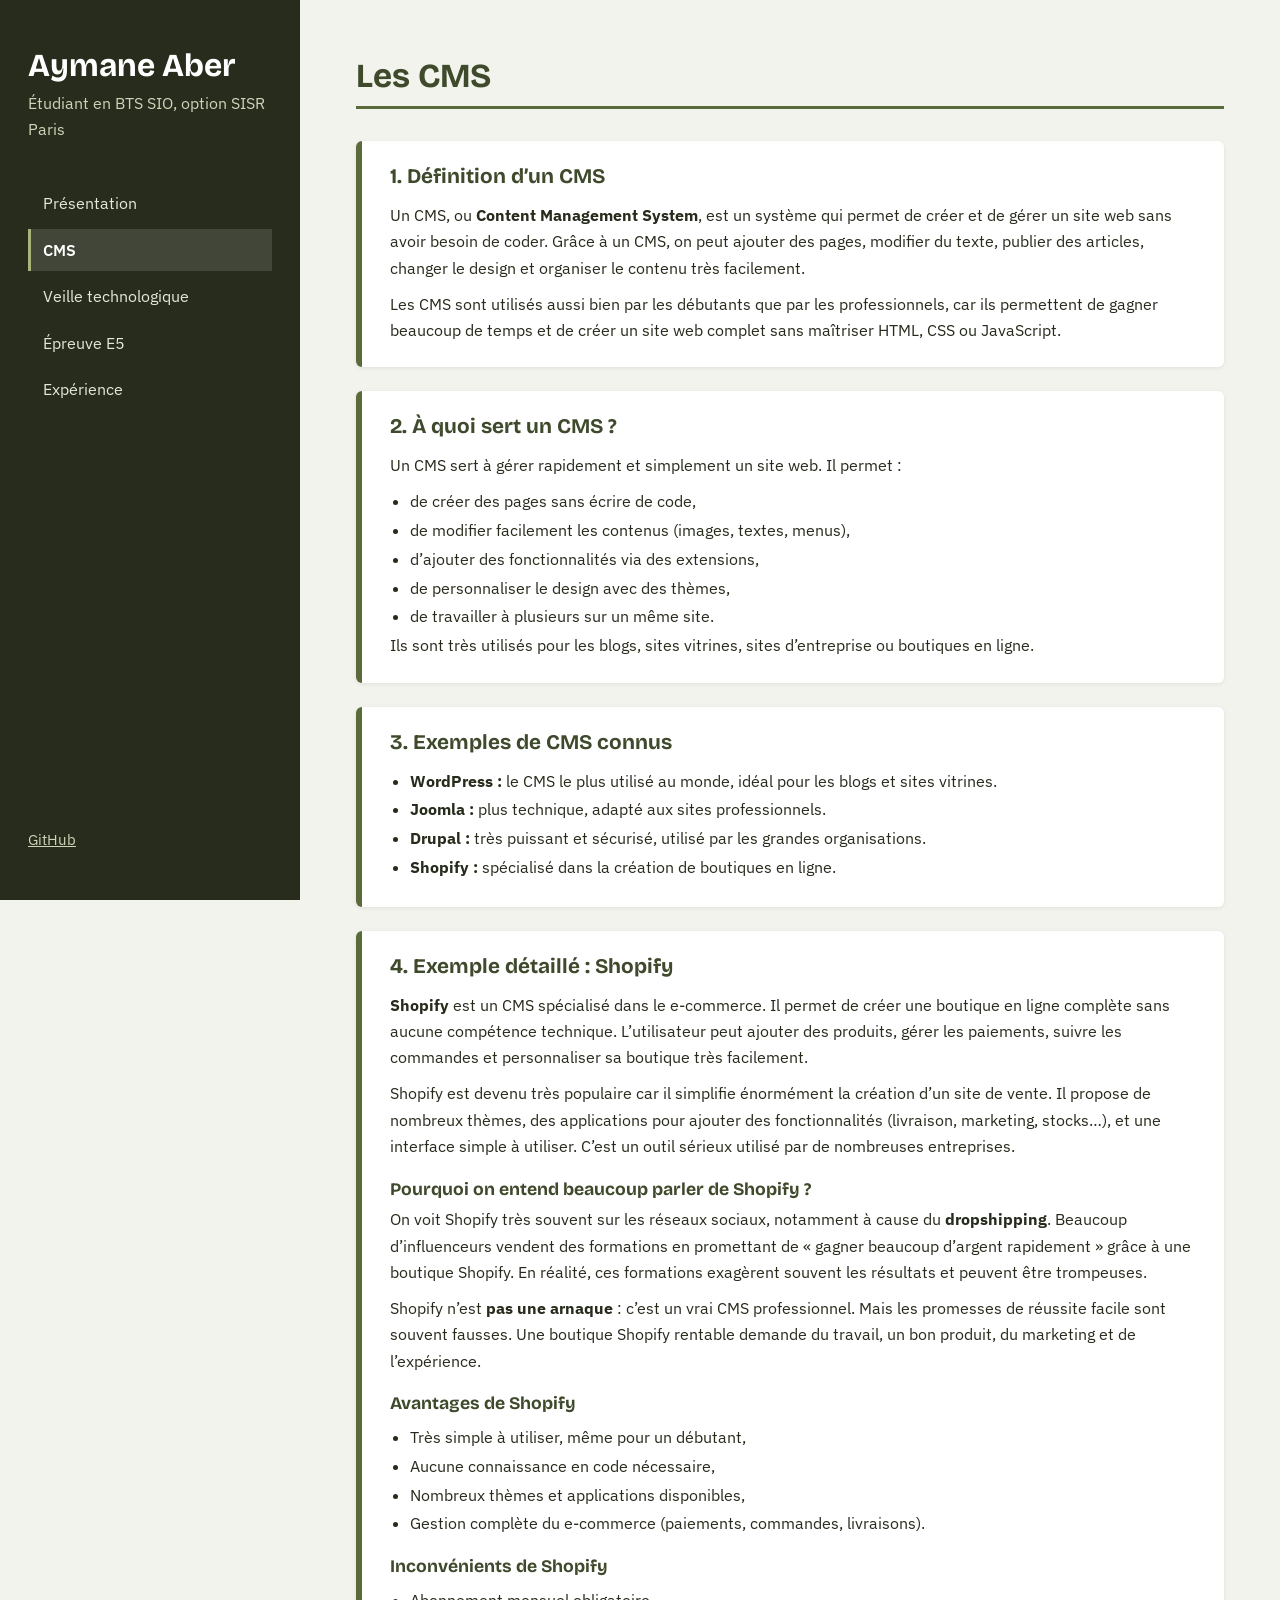
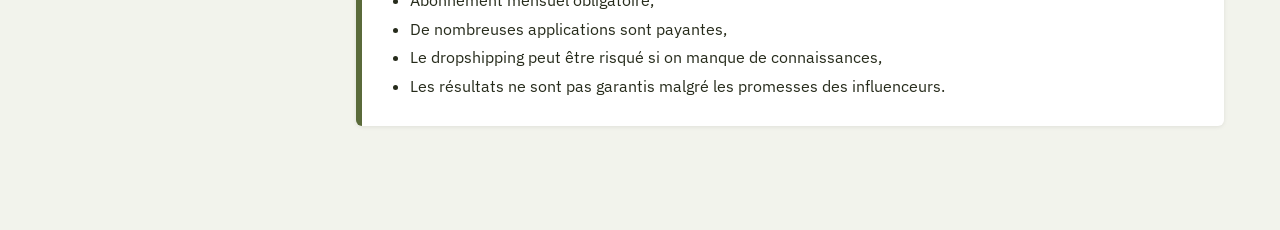
==== commit da7016de: "Update cms.html with new content and structure Added viewport meta tag and updated page title. Enhan" ====
--- a/cms.html
+++ b/cms.html
@@ -2,109 +2,111 @@
 <html lang="fr">
 <head>
     <meta charset="UTF-8">
-    <title>Nom de la page</title>
+    <meta name="viewport" content="width=device-width, initial-scale=1.0">
+    <title>Les CMS - Portfolio</title>
     <link rel="stylesheet" href="couleur.css">
 </head>
+<body>
 
+<aside>
+    <div>
+        <p class="nom">Aymane Aber</p>
+        <p class="role">Étudiant en BTS SIO, option SISR<br>Paris</p>
+    </div>
 
+    <nav aria-label="Navigation principale">
+        <a href="index.html">Présentation</a>
+        <a href="cms.html" aria-current="page">CMS</a>
+        <a href="veille.html">Veille technologique</a>
+        <a href="e5.html">Épreuve E5</a>
+        <a href="exp.html">Expérience</a>
+    </nav>
+
+    <p class="liens"><a href="https://github.com/Pekno09">GitHub</a></p>
+</aside>
+
+<main>
+    <h1>Les CMS</h1>
+
+    <section class="carte">
+        <h2>1. Définition d’un CMS</h2>
+        <p>
+            Un CMS, ou <b>Content Management System</b>, est un système qui permet de créer et de gérer un site web
+            sans avoir besoin de coder. Grâce à un CMS, on peut ajouter des pages, modifier du texte, publier des articles,
+            changer le design et organiser le contenu très facilement.
+        </p>
+        <p>
+            Les CMS sont utilisés aussi bien par les débutants que par les professionnels, car ils permettent de gagner
+            beaucoup de temps et de créer un site web complet sans maîtriser HTML, CSS ou JavaScript.
+        </p>
+    </section>
+
+    <section class="carte">
+        <h2>2. À quoi sert un CMS ?</h2>
+        <p>Un CMS sert à gérer rapidement et simplement un site web. Il permet :</p>
+        <ul>
+            <li>de créer des pages sans écrire de code,</li>
+            <li>de modifier facilement les contenus (images, textes, menus),</li>
+            <li>d’ajouter des fonctionnalités via des extensions,</li>
+            <li>de personnaliser le design avec des thèmes,</li>
+            <li>de travailler à plusieurs sur un même site.</li>
+        </ul>
+        <p>Ils sont très utilisés pour les blogs, sites vitrines, sites d’entreprise ou boutiques en ligne.</p>
+    </section>
+
+    <section class="carte">
+        <h2>3. Exemples de CMS connus</h2>
+        <ul>
+            <li><b>WordPress :</b> le CMS le plus utilisé au monde, idéal pour les blogs et sites vitrines.</li>
+            <li><b>Joomla :</b> plus technique, adapté aux sites professionnels.</li>
+            <li><b>Drupal :</b> très puissant et sécurisé, utilisé par les grandes organisations.</li>
+            <li><b>Shopify :</b> spécialisé dans la création de boutiques en ligne.</li>
+        </ul>
+    </section>
+
+    <section class="carte">
+        <h2>4. Exemple détaillé : Shopify</h2>
+
+        <p>
+            <b>Shopify</b> est un CMS spécialisé dans le e-commerce. Il permet de créer une boutique en ligne complète
+            sans aucune compétence technique. L’utilisateur peut ajouter des produits, gérer les paiements, suivre les
+            commandes et personnaliser sa boutique très facilement.
+        </p>
+        <p>
+            Shopify est devenu très populaire car il simplifie énormément la création d’un site de vente. Il propose
+            de nombreux thèmes, des applications pour ajouter des fonctionnalités (livraison, marketing, stocks…),
+            et une interface simple à utiliser. C’est un outil sérieux utilisé par de nombreuses entreprises.
+        </p>
+
+        <h3>Pourquoi on entend beaucoup parler de Shopify ?</h3>
+        <p>
+            On voit Shopify très souvent sur les réseaux sociaux, notamment à cause du <b>dropshipping</b>.
+            Beaucoup d’influenceurs vendent des formations en promettant de « gagner beaucoup d’argent rapidement »
+            grâce à une boutique Shopify. En réalité, ces formations exagèrent souvent les résultats et peuvent être trompeuses.
+        </p>
+        <p>
+            Shopify n’est <b>pas une arnaque</b> : c’est un vrai CMS professionnel.
+            Mais les promesses de réussite facile sont souvent fausses. Une boutique Shopify rentable demande du travail,
+            un bon produit, du marketing et de l’expérience.
+        </p>
+
+        <h3>Avantages de Shopify</h3>
+        <ul>
+            <li>Très simple à utiliser, même pour un débutant,</li>
+            <li>Aucune connaissance en code nécessaire,</li>
+            <li>Nombreux thèmes et applications disponibles,</li>
+            <li>Gestion complète du e-commerce (paiements, commandes, livraisons).</li>
+        </ul>
+
+        <h3>Inconvénients de Shopify</h3>
+        <ul>
+            <li>Abonnement mensuel obligatoire,</li>
+            <li>De nombreuses applications sont payantes,</li>
+            <li>Le dropshipping peut être risqué si on manque de connaissances,</li>
+            <li>Les résultats ne sont pas garantis malgré les promesses des influenceurs.</li>
+        </ul>
+    </section>
+</main>
+
+</body>
 </html>
-
-
-<nav>
-    <ul>
-        <li><a href="index.html">Présentation</a></li>
-        <li><a href="cms.html">CMS</a></li>
-        <li><a href="veille.html">Veille Technologique</a></li>
-        <li><a href="e5.html">Épreuve E5</a></li>
-        <li><a href="exp.html">Éxperience</a></li>
-        
-  
-    </ul>
-</nav>
-
-<h1>Les CMS</h1>
-
-<section>
-    <h2>1. Définition d’un CMS</h2>
-    <p>
-        Un CMS, ou <b>Content Management System</b>, est un système qui permet de créer et de gérer un site web 
-        sans avoir besoin de coder. Grâce à un CMS, on peut ajouter des pages, modifier du texte, publier des articles,
-        changer le design et organiser le contenu très facilement. 
-    </p>
-    <p>
-        Les CMS sont utilisés aussi bien par les débutants que par les professionnels, car ils permettent de gagner 
-        beaucoup de temps et de créer un site web complet sans maîtriser HTML, CSS ou JavaScript.
-    </p>
-</section>
-
-<section>
-    <h2>2. À quoi sert un CMS ?</h2>
-    <p>
-        Un CMS sert à gérer rapidement et simplement un site web. Il permet :
-    </p>
-    <ul>
-        <li>de créer des pages sans écrire de code,</li>
-        <li>de modifier facilement les contenus (images, textes, menus),</li>
-        <li>d’ajouter des fonctionnalités via des extensions,</li>
-        <li>de personnaliser le design avec des thèmes,</li>
-        <li>de travailler à plusieurs sur un même site.</li>
-    </ul>
-    <p>
-        Ils sont très utilisés pour les blogs, sites vitrines, sites d’entreprise ou boutiques en ligne.
-    </p>
-</section>
-
-<section>
-    <h2>3. Exemples de CMS connus</h2>
-    <ul>
-        <li><b>WordPress :</b> le CMS le plus utilisé au monde, idéal pour les blogs et sites vitrines.</li>
-        <li><b>Joomla :</b> plus technique, adapté aux sites professionnels.</li>
-        <li><b>Drupal :</b> très puissant et sécurisé, utilisé par les grandes organisations.</li>
-        <li><b>Shopify :</b> spécialisé dans la création de boutiques en ligne.</li>
-    </ul>
-</section>
-
-<section>
-    <h2>4. Exemple détaillé : Shopify</h2>
-
-    <p>
-        <b>Shopify</b> est un CMS spécialisé dans le e-commerce. Il permet de créer une boutique en ligne complète 
-        sans aucune compétence technique. L’utilisateur peut ajouter des produits, gérer les paiements, suivre les 
-        commandes et personnaliser sa boutique très facilement.
-    </p>
-
-    <p>
-        Shopify est devenu très populaire car il simplifie énormément la création d’un site de vente. Il propose 
-        de nombreux thèmes, des applications pour ajouter des fonctionnalités (livraison, marketing, stocks…), 
-        et une interface simple à utiliser. C’est un outil sérieux utilisé par de nombreuses entreprises.
-    </p>
-
-    <h3>Pourquoi on entend beaucoup parler de Shopify ?</h3>
-    <p>
-        On voit Shopify très souvent sur les réseaux sociaux, notamment à cause du <b>dropshipping</b>. 
-        Beaucoup d’influenceurs vendent des formations en promettant de « gagner beaucoup d’argent rapidement » 
-        grâce à une boutique Shopify. En réalité, ces formations exagèrent souvent les résultats et peuvent être trompeuses.
-    </p>
-    <p>
-        Shopify n’est <b>pas une arnaque</b> : c’est un vrai CMS professionnel. 
-        Mais les promesses de réussite facile sont souvent fausses. Une boutique Shopify rentable demande du travail, 
-        un bon produit, du marketing et de l’expérience.
-    </p>
-
-    <h3>Avantages de Shopify</h3>
-    <ul>
-        <li>Très simple à utiliser, même pour un débutant,</li>
-        <li>Aucune connaissance en code nécessaire,</li>
-        <li>Nombreux thèmes et applications disponibles,</li>
-        <li>Gestion complète du e-commerce (paiements, commandes, livraisons).</li>
-    </ul>
-
-    <h3>Inconvénients de Shopify</h3>
-    <ul>
-        <li>Abonnement mensuel obligatoire,</li>
-        <li>De nombreuses applications sont payantes,</li>
-        <li>Le dropshipping peut être risqué si on manque de connaissances,</li>
-        <li>Les résultats ne sont pas garantis malgré les promesses des influenceurs.</li>
-    </ul>
-
-</section>
--- a/couleur.css
+++ b/couleur.css
@@ -1,82 +1,79 @@
-/* ------------------------------
-   RESET BASIQUE
---------------------------------*/
-* {
-    margin: 0;
-    padding: 0;
-    box-sizing: border-box;
+@import url('https://fonts.googleapis.com/css2?family=Bricolage+Grotesque:wght@500;700&family=IBM+Plex+Sans:wght@400;500;600&display=swap');
+:root{--kaki-900:#272c1c;--kaki-800:#3f4a2c;--kaki-700:#5a6a3a;--kaki-500:#6b7348;--sauge-200:#cfd3b8;--sauge-100:#e6e9d8;--fond:#f2f3ec;--texte:#262b1b}
+*{box-sizing:border-box;margin:0}
+html{scroll-behavior:smooth}
+body{font-family:"IBM Plex Sans",system-ui,sans-serif;background:var(--fond);color:var(--texte);line-height:1.65;display:grid;grid-template-columns:300px 1fr;min-height:100vh}
+h1,h2,h3,h4{font-family:"Bricolage Grotesque",system-ui,sans-serif;color:var(--kaki-800);line-height:1.2}
+a{color:var(--kaki-700)}
+a:focus-visible{outline:3px solid var(--kaki-500);outline-offset:3px}
+img{max-width:100%;height:auto}
+ 
+/* Barre latérale */
+aside{background:var(--kaki-900);color:var(--sauge-100);padding:3rem 1.75rem;position:sticky;top:0;height:100vh;display:flex;flex-direction:column;gap:1.5rem}
+aside .nom{font-family:"Bricolage Grotesque",sans-serif;font-size:2rem;font-weight:700;color:#fff;line-height:1.1}
+aside .role{color:var(--sauge-200);margin-top:.4rem}
+aside nav{display:flex;flex-direction:column;gap:.25rem;margin-top:1rem}
+aside nav a{color:var(--sauge-100);text-decoration:none;padding:.5rem .75rem;border-left:3px solid transparent}
+aside nav a:hover{background:rgba(255,255,255,.07);border-left-color:var(--kaki-500)}
+aside nav a[aria-current="page"]{background:rgba(255,255,255,.12);border-left-color:#aab37a;color:#fff;font-weight:600}
+aside .liens{margin-top:auto;font-size:.95rem}
+aside .liens a{color:var(--sauge-200)}
+ 
+/* Contenu */
+main{padding:3.5rem 3.5rem 5rem;max-width:68rem;width:100%}
+main>h1{font-size:2.1rem;padding-bottom:.6rem;border-bottom:3px solid var(--kaki-700);margin-bottom:2rem}
+.carte{background:#fff;border-left:6px solid var(--kaki-700);border-radius:6px;box-shadow:0 1px 4px rgba(0,0,0,.08);padding:1.5rem 1.75rem;margin-bottom:1.5rem}
+.carte h2{font-size:1.3rem;margin-bottom:.75rem}
+.carte h3{margin-top:1.2rem;margin-bottom:.4rem;font-size:1.1rem}
+.carte p+p,.carte p+ul,.carte ul,.carte p+.defile,.carte h3+.defile{margin-top:.6rem}
+.carte ul{padding-left:1.25rem}
+.carte li{margin:.15rem 0}
+.todo{background:#fff8d6;border:1px dashed #b49b2a;padding:.05rem .4rem;border-radius:3px}
+.info{display:grid;grid-template-columns:max-content 1fr;gap:.3rem 1.25rem}
+.info dt{font-weight:600;color:var(--kaki-800)}
+.info dd{margin:0}
+.bouton{display:inline-block;margin-top:.75rem;padding:.7rem 1.4rem;background:var(--kaki-700);color:#fff;text-decoration:none;border-radius:6px;font-weight:600}
+.bouton:hover{background:var(--kaki-800)}
+.note{font-size:.9rem;color:#454b36;margin-top:.6rem}
+ 
+/* Tableaux */
+.defile{overflow-x:auto}
+table{border-collapse:collapse;width:100%;font-size:.93rem}
+th,td{border:1px solid #bfc4a6;padding:.5rem .7rem;text-align:left;vertical-align:top}
+thead th{background:var(--kaki-800);color:#fff}
+thead small{font-weight:400}
+.journal{min-width:36rem}
+.synthese{min-width:44rem;background:#fff}
+.synthese .bande td{background:var(--sauge-100);font-weight:600;color:var(--kaki-800)}
+.synthese ul{padding-left:1.1rem}
+ 
+/* Page d'accueil */
+.accueil section{padding:2.5rem 0;border-top:2px solid var(--sauge-200)}
+.accueil section:first-of-type{border-top:0;padding-top:0}
+.accueil h2{font-size:1.9rem;color:var(--kaki-700);margin-bottom:1.25rem}
+.intro{font-size:1.25rem;max-width:42rem}
+.intro strong{font-weight:500}
+.competences{display:grid;grid-template-columns:repeat(auto-fit,minmax(14rem,1fr));gap:1.5rem}
+.competences div{border-left:4px solid var(--kaki-500);padding-left:1rem}
+.competences h3{font-size:1.1rem;margin-bottom:.35rem}
+.competences p{font-size:.95rem}
+.projet{background:var(--sauge-100);border-left:6px solid var(--kaki-700);padding:1.5rem 1.75rem;margin-bottom:1.25rem}
+.projet h3{font-size:1.3rem;margin-bottom:.25rem}
+.projet .meta{color:var(--kaki-500);font-size:.9rem;margin-bottom:.75rem}
+.projet ul{padding-left:1.1rem}
+.projet li{margin:.2rem 0}
+.parcours{list-style:none;padding:0;border-left:3px solid var(--sauge-200)}
+.parcours li{padding:0 0 1.5rem 1.5rem;position:relative}
+.parcours li::before{content:"";position:absolute;left:-9px;top:.5rem;width:15px;height:15px;background:var(--kaki-500);border-radius:50%}
+.parcours .date{color:var(--kaki-500);font-size:.9rem}
+.parcours h3{font-size:1.1rem}
+ 
+@media (max-width:860px){
+  body{grid-template-columns:1fr}
+  aside{position:static;height:auto;padding:1.5rem}
+  aside nav{flex-direction:row;flex-wrap:wrap;margin-top:0}
+  aside .liens{margin-top:0}
+  main{padding:2rem 1.25rem 4rem}
+  main>h1{font-size:1.6rem}
 }
-
-/* ------------------------------
-   STYLES GÉNÉRAUX
---------------------------------*/
-body {
-    font-family: Arial, sans-serif;
-    background: #fafafa;
-    color: #333;
-    line-height: 1.6;
-    padding: 20px;
-}
-
-/* ------------------------------
-   NAVIGATION
---------------------------------*/
-nav {
-    background: #46403c;
-    padding: 15px;
-    margin-bottom: 20px;
-    border-radius: 5px;
-}
-
-nav ul {
-    display: flex;
-    list-style: none;
-    gap: 25px;
-    justify-content: flex-end;
-}
-
-nav ul li a {
-    color: white;
-    text-decoration: none;
-    font-weight: bold;
-}
-
-nav ul li a:hover {
-    text-decoration: underline;
-}
-
-/* ------------------------------
-   TITRES
---------------------------------*/
-h1, h2, h3 {
-    color: #3b3839;
-    margin-bottom: 20px;
-    margin-top: 20px;
-}
-
-/* ------------------------------
-   SECTIONS
---------------------------------*/
-section {
-    background: white;
-    padding: 20px;
-    border-radius: 8px;
-    margin-bottom: 25px;
-    box-shadow: 0 0 10px rgba(0,0,0,0.1);
-}
-
-/* ------------------------------
-   LISTES
---------------------------------*/
-ul, li {
-    margin-left: 20px;
-}
-
-/* ------------------------------
-   TABLEAUX / IMAGES
---------------------------------*/
-img {
-    max-width: 100%;
-    display: block;
-    margin: auto;
-}
+ 
